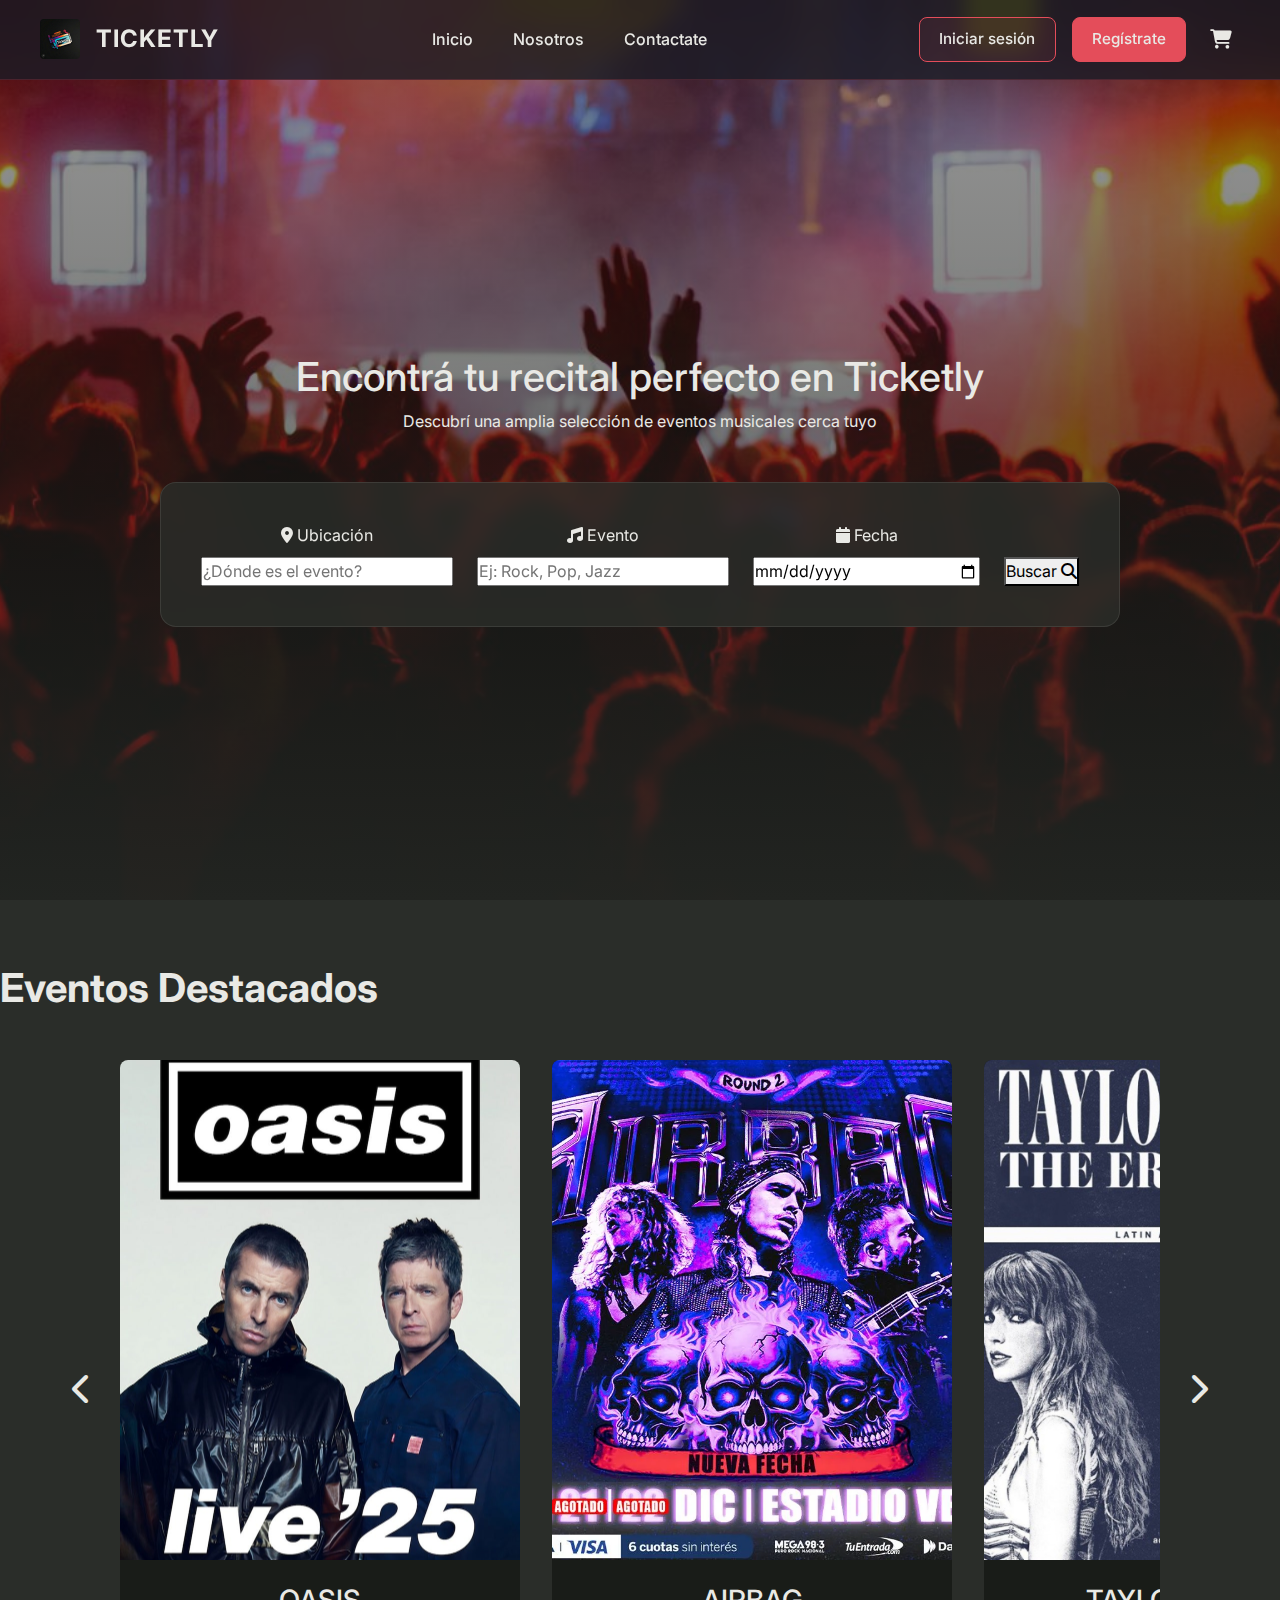
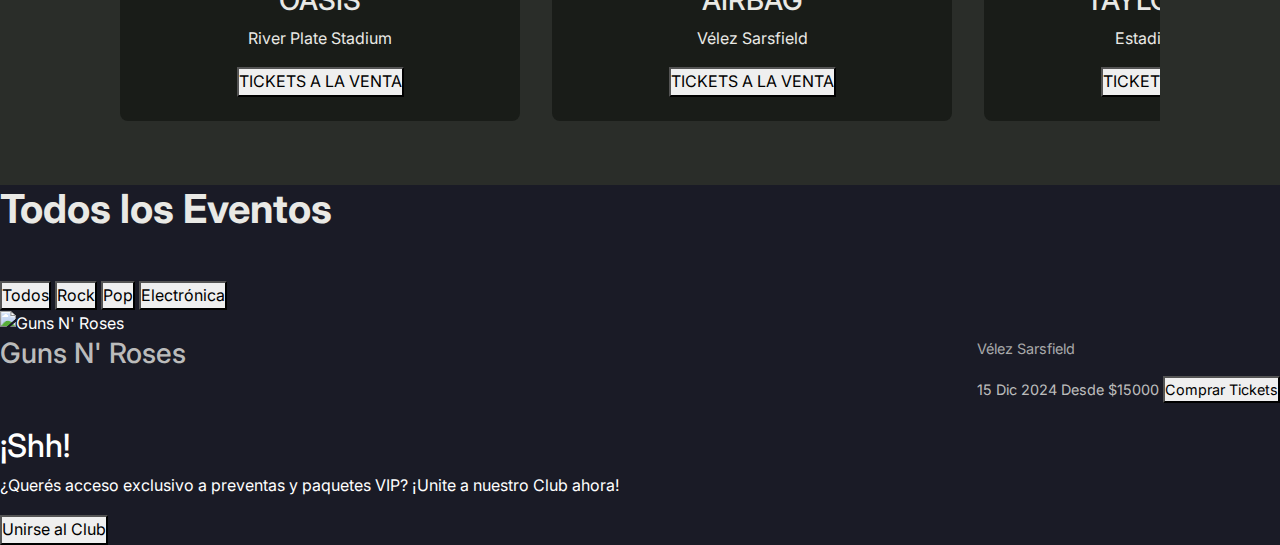
==== pages/index.html @ efc36cf1 "Merge branch 'main' of https://github.com/Santiago-Goldstein/Ticketly" ====
<!DOCTYPE html>
<html lang="es">
<head>
    <meta charset="UTF-8">
    <meta name="viewport" content="width=device-width, initial-scale=1.0">
    <link href="https://fonts.googleapis.com/css2?family=Inter:wght@400;500;600;700&display=swap" rel="stylesheet">
    <link rel="stylesheet" href="https://cdnjs.cloudflare.com/ajax/libs/font-awesome/6.1.2/css/all.min.css">
    <link href="https://cdn.jsdelivr.net/npm/bootstrap@5.2.2/dist/css/bootstrap.min.css" rel="stylesheet">
    <link rel="stylesheet" href="/css/headerStyles.css">
    <link rel="stylesheet" href="/css/styles.css">
    <title>Ticketly - Conseguí tus entradas</title>
</head>
<body>
    <header class="mainHeader">
        <div class="nav-content">
            <div class="logo">
                <img src="../multimedia/logo.jpeg" alt="Logo Ticketly">
                <p>TICKETLY</p>
            </div>
            <nav class="navbar">
                <ul class="navbar-links">
                    <li><a href="index.html">Inicio</a></li>
                    <li><a href="nosotros.html">Nosotros</a></li>
                    <ll><a href="contacto.html">Contactate</a></ll>
                </ul>
            </nav>
            <div class="nav-buttons">
                <button class="btn-secondary" onclick="window.location.href='login.html'">Iniciar sesión</button>
                <button class="btn-primary" onclick="window.location.href='register.html'">Regístrate</button>
                <button class="cart-btn" data-bs-toggle="modal" data-bs-target="#cartModal">
                    <i class="fas fa-shopping-cart"></i>
                </button>
            </div>
        </div>
    </header>

    <main>
        <section class="hero">
            <div class="hero-content">
                <h1>Encontrá tu recital perfecto en Ticketly</h1>
                <p>Descubrí una amplia selección de eventos musicales cerca tuyo</p>
                
                <div class="search-container glass-effect">
                    <div class="search-grid">
                        <div class="search-item">
                            <label><i class="fas fa-map-marker-alt"></i> Ubicación</label>
                            <input type="text" id="locationFilter" placeholder="¿Dónde es el evento?" class="search-input">
                        </div>
                        <div class="search-item">
                            <label><i class="fas fa-music"></i> Evento</label>
                            <input type="text" id="eventFilter" placeholder="Ej: Rock, Pop, Jazz" class="search-input">
                        </div>
                        <div class="search-item">
                            <label><i class="fas fa-calendar"></i> Fecha</label>
                            <input type="date" id="dateFilter" class="search-input">
                        </div>
                        <button class="search-button">
                            Buscar <i class="fas fa-search"></i>
                        </button>
                    </div>
                </div>
            </div>
        </section>
        <section class="featured-events">
            <h2 class="section-title">Eventos Destacados</h2>
            <div class="featured-grid">
                <div class="container">
                    <div class="shows-carousel">
                        <button class="carousel-btn prev">
                            <i class="fas fa-chevron-left"></i>
                        </button>
                        
                        <div class="carousel-container">
                            <div class="carousel-track">
                                <div class="show-card">
                                    <img src="../multimedia/events/oasis.png" alt="OASIS">
                                    <div class="show-info">
                                        <h3>OASIS</h3>
                                        <p>River Plate Stadium</p>
                                        <button class="ticket-btn">TICKETS A LA VENTA</button>
                                    </div>
                                </div>
                                
                                <div class="show-card">
                                    <img src="../multimedia/events/airbag.png" alt="AIRBAG">
                                    <div class="show-info">
                                        <h3>AIRBAG</h3>
                                        <p>Vélez Sarsfield</p>
                                        <button class="ticket-btn">TICKETS A LA VENTA</button>
                                    </div>
                                </div>
                                
                                <div class="show-card">
                                    <img src="../multimedia/events/taylor.png" alt="TAYLOR">
                                    <div class="show-info">
                                        <h3>TAYLOR SWIFT</h3>
                                        <p>Estadio River Plate</p>
                                        <button class="ticket-btn">TICKETS A LA VENTA</button>
                                    </div>
                                </div>
                                <div class="show-card">
                                    <img src="../multimedia/events/21pilots.png" alt="21">
                                    <div class="show-info">
                                        <h3>TWEENTY ONE PILOTS</h3>
                                        <p>Movistar Arena</p>
                                        <button class="ticket-btn">TICKETS A LA VENTA</button>
                                    </div>
                                </div>
                                <div class="show-card">
                                    <img src="../multimedia/events/maria.png" alt="maria">
                                    <div class="show-info">
                                        <h3>MARÍA BECERRA</h3>
                                        <p>Estadio River Plate</p>
                                        <button class="ticket-btn">TICKETS A LA VENTA</button>
                                    </div>
                                </div>
                                <div class="show-card">
                                    <img src="../multimedia/events/natypeluso.png" alt="maria">
                                    <div class="show-info">
                                        <h3>NATY PELUSO</h3>
                                        <p>MOVISTAR ARENA</p>
                                        <button class="ticket-btn">TICKETS A LA VENTA</button>
                                    </div>
                                </div>
                                <div class="show-card">
                                    <img src="../multimedia/events/duki.png" alt="duki">
                                    <div class="show-info">
                                        <h3>DUKI</h3>
                                        <p>VELEZ SARFIELD</p>
                                        <button class="ticket-btn">TICKETS A LA VENTA</button>
                                    </div>
                                </div>
                            </div>
                        </div>
                        
                        <button class="carousel-btn next">
                            <i class="fas fa-chevron-right"></i>
                        </button>
                    </div>
        </section>

        <!-- Después del carrusel -->
<section class="all-events">
    <h2 class="section-title">Todos los Eventos</h2>
    <div class="filter-buttons">
        <button class="filter-btn active">Todos</button>
        <button class="filter-btn">Rock</button>
        <button class="filter-btn">Pop</button>
        <button class="filter-btn">Electrónica</button>
    </div>
    
    <div class="events-grid">
        <div class="event-card glass-effect">
            <div class="event-content">
                <img src="../multimedia/events/gnr.jpg" alt="Guns N' Roses" class="event-image">
                <div class="event-info">
                    <h3>Guns N' Roses</h3>
                    <div class="event-details">
                        <div class="venue">Vélez Sarsfield</div>
                        <div class="meta-info">
                            <span class="date">15 Dic 2024</span>
                            <span class="price">Desde $15000</span>
                            <button class="ticket-btn">Comprar Tickets</button>
                        </div>
                    </div>
                </div>
            </div>
        </div>
    </div>
</section>

<section class="join-club">
    <div class="club-content">
        <h2>¡Shh!</h2>
        <p>¿Querés acceso exclusivo a preventas y paquetes VIP? ¡Unite a nuestro Club ahora!</p>
        <button class="club-btn">Unirse al Club</button>
    </div>
</section>
</body>
</main>

    <!-- Mantén tu footer actual -->

    <!-- Scripts -->
    <script src="https://cdn.jsdelivr.net/npm/bootstrap@5.2.2/dist/js/bootstrap.bundle.min.js"></script>
    <script src="/js/scripts.js"></script>
</body>
</html>
---- css/headerStyles.css ----
/* Reset específico del header */
.mainHeader * {
    margin: 0;
    padding: 0;
    box-sizing: border-box;
}

/* Header principal */
.mainHeader {
    position: fixed;
    width: 100%;
    top: 0;
    z-index: 1000;
    background: rgba(42, 45, 41, 0.95);
    backdrop-filter: blur(10px);
    padding: 1rem 2rem;
    border-bottom: 1px solid rgba(228, 77, 90, 0.2);
}

/* Contenedor de navegación */
.nav-content {
    max-width: 1200px;
    margin: 0 auto;
    display: flex;
    align-items: center;
    justify-content: space-between;
    gap: 2rem;
}

/* Logo */
.logo {
    display: flex;
    align-items: center;
    gap: 1rem;
}

.logo img {
    height: 40px;
    width: auto;
    border-radius: 4px;
}

.logo p {
    color: #e9e9e5;
    font-size: 1.5rem;
    font-weight: 700;
    margin: 0;
    text-transform: uppercase;
    letter-spacing: 1px;
}

/* Navegación */
.navbar {
    flex-grow: 1;
    display: flex;
    justify-content: center;
}

.navbar-links {
    display: flex;
    gap: 2.5rem;
    list-style: none;
    margin: 0;
    padding: 0;
}

.navbar-links a {
    color: #e9e9e5;
    text-decoration: none;
    font-size: 1rem;
    font-weight: 500;
    transition: all 0.3s ease;
    position: relative;
    padding: 0.5rem 0;
}

.navbar-links a::after {
    content: '';
    position: absolute;
    bottom: 0;
    left: 0;
    width: 0;
    height: 2px;
    background: #e44d5a;
    transition: width 0.3s ease;
}

.navbar-links a:hover {
    color: #e44d5a;
}

.navbar-links a:hover::after {
    width: 100%;
}

/* Botones del header */
.nav-buttons {
    display: flex;
    align-items: center;
    gap: 1rem;
}

.nav-buttons .btn-secondary,
.nav-buttons .btn-primary {
    padding: 0.6rem 1.2rem;
    color: #e9e9e5;
    background: rgba(228, 77, 90, 0.1);
    border: 1px solid #e44d5a;
    border-radius: 8px;
    font-size: 0.95rem;
    font-weight: 500;
    cursor: pointer;
    transition: all 0.3s ease;
    text-decoration: none;
}

.nav-buttons .btn-primary {
    background: #e44d5a;
}

.nav-buttons .btn-secondary:hover,
.nav-buttons .btn-primary:hover {
    transform: translateY(-2px);
}

.nav-buttons .btn-secondary:hover {
    background: rgba(228, 77, 90, 0.2);
}

.nav-buttons .btn-primary:hover {
    background: #ca3f4a;
}

.cart-btn {
    background: none;
    border: none;
    color: #e9e9e5;
    font-size: 1.2rem;
    cursor: pointer;
    transition: all 0.3s ease;
    padding: 0.5rem;
}

.cart-btn:hover {
    color: #e44d5a;
    transform: translateY(-2px);
}

/* Menú hamburguesa */
.hamburger-menu {
    display: none;
}

/* Media queries */
@media (max-width: 768px) {
    .navbar-links,
    .nav-buttons {
        display: none;
    }

    .hamburger-menu {
        display: block;
    }

    .menu__btn {
        width: 24px;
        height: 24px;
        position: relative;
        cursor: pointer;
    }

    .menu__btn span {
        display: block;
        width: 100%;
        height: 2px;
        background: #e9e9e5;
        position: absolute;
        top: 50%;
        transform: translateY(-50%);
        transition: all 0.3s ease;
    }

    .menu__btn span::before,
    .menu__btn span::after {
        content: '';
        position: absolute;
        width: 100%;
        height: 2px;
        background: #e9e9e5;
        transition: all 0.3s ease;
    }

    .menu__btn span::before {
        top: -8px;
    }

    .menu__btn span::after {
        bottom: -8px;
    }

    .menu__box {
        position: fixed;
        top: 0;
        right: -100%;
        width: 300px;
        height: 100%;
        background: rgba(42, 45, 41, 0.98);
        backdrop-filter: blur(10px);
        padding: 80px 30px;
        transition: right 0.3s ease;
    }

    .menu__box.active {
        right: 0;
    }

    .menu__box a {
        display: block;
        padding: 12px 0;
        color: #e9e9e5;
        text-decoration: none;
        font-size: 1rem;
        font-weight: 500;
        transition: all 0.3s ease;
    }

    .menu__box a:hover {
        color: #e44d5a;
        padding-left: 10px;
    }
}
---- css/styles.css ----
/* Variables globales y reset */
:root {
  --primary-color: #1a1b26;
  --secondary-color: #fff;
  --accent-color: #7928ca;
  --accent-gradient: linear-gradient(135deg, #7928ca, #ff0080);
  --glass-bg: rgba(255, 255, 255, 0.05);
  --glass-border: rgba(255, 255, 255, 0.1);
  --transition-fast: 0.3s cubic-bezier(0.4, 0, 0.2, 1);
  --box-shadow: 0 8px 32px 0 rgba(31, 38, 135, 0.37);
  
  /* Espaciado */
  --spacing-xs: 0.25rem;
  --spacing-sm: 0.5rem;
  --spacing-md: 1rem;
  --spacing-lg: 2rem;
}

/* Reset y estilos base */
* {
  margin: 0;
  padding: 0;
  box-sizing: border-box;
}

body {
  background-color: var(--primary-color);
  color: var(--secondary-color);
  font-family: 'Inter', sans-serif;
  line-height: 1.6;
}

/* Componentes reutilizables */
.btn {
  padding: var(--spacing-sm) var(--spacing-md);
  border-radius: 8px;
  border: none;
  cursor: pointer;
  transition: var(--transition-fast);
}

.btn-primary {
  background: var(--accent-gradient);
  color: var(--secondary-color);
}

.btn-secondary {
  background: var(--glass-bg);
  border: 1px solid var(--glass-border);
  color: var(--secondary-color);
}

.card {
  background: var(--glass-bg);
  backdrop-filter: blur(10px);
  border: 1px solid var(--glass-border);
  border-radius: 16px;
  padding: var(--spacing-md);
}

/* Header y navegación */
.mainHeader {
  position: fixed;
  width: 100%;
  top: 0;
  z-index: 1000;
  background: rgba(26, 27, 38, 0.8);
  backdrop-filter: blur(10px);
}

/* Formularios */
.form-group {
  margin-bottom: var(--spacing-md);
}

.form-control {
  width: 100%;
  padding: var(--spacing-sm);
  background: var(--glass-bg);
  border: 1px solid var(--glass-border);
  border-radius: 8px;
  color: var(--secondary-color);
  transition: var(--transition-fast);
}

/* Footer */
.main-footer {
  background: var(--glass-bg);
  padding: var(--spacing-lg) 0;
  margin-top: var(--spacing-lg);
}

/* Utilidades */
.container {
  max-width: 1200px;
  margin: 0 auto;
  padding: 0 var(--spacing-md);
}

/* Animaciones */
@keyframes fadeIn {
  from { opacity: 0; transform: translateY(20px); }
  to { opacity: 1; transform: translateY(0); }
}

/* Media Queries */
@media (max-width: 768px) {
  /* Estilos móviles */
}

/* Solo los estilos para la sección de eventos destacados */
.featured-events {
  background: #2a2d29;
  padding: 4rem 0;
}

.shows-carousel {
  position: relative;
  width: 100%;
  padding: 0 4rem;
}

.carousel-container {
  overflow: hidden;
  margin: 0 auto;
}

.carousel-track {
  display: flex;
  gap: 2rem;
  transition: transform 0.3s ease;
}

.show-card {
  flex: 0 0 auto;
  width: 400px;
  background: #191c18;
  border-radius: 8px;
  overflow: hidden;
}

.show-card img {
  width: 100%;
  height: 500px;
  object-fit: cover;
}

.show-info {
  padding: 1.5rem;
  text-align: center;
  color: #e9e9e5;
}

.carousel-btn {
  position: absolute;
  top: 50%;
  transform: translateY(-50%);
  background: transparent;
  border: none;
  color: #e9e9e5;
  font-size: 2rem;
  cursor: pointer;
  z-index: 2;
}

.carousel-btn.prev { left: 1rem; }
.carousel-btn.next { right: 1rem; }

.section-title {
  color: #e9e9e5;
  font-size: 2.5rem;
  font-weight: 700;
  margin-bottom: 3rem;
  position: relative;
  display: inline-block;
}

.section-title::after {
  content: '';
  position: center;
  bottom: -10px;
  left: 50%;
  transform: translateX(-50%);
  width: 60px;
  height: 3px;
  background: #e44d5a;
  border-radius: 2px;
}

.card-image {
    position: relative;
    height: 200px;
    overflow: hidden;
}

.card-image img {
    width: 100%;
    height: 100%;
    object-fit: cover;
    transition: transform 0.3s ease;
}

.featured-card:hover .card-image img {
    transform: scale(1.1);
}

.card-tag {
    position: absolute;
    top: 1rem;
    right: 1rem;
    background: #e44d5a;
    color: #e9e9e5;
    padding: 0.5rem 1rem;
    border-radius: 20px;
    font-size: 0.8rem;
    font-weight: 500;
}

.card-content {
    padding: 1.5rem;
}

.card-content h3 {
    color: #e9e9e5;
    font-size: 1.5rem;
    margin-bottom: 0.5rem;
}

.venue {
    color: rgba(233, 233, 229, 0.7);
    font-size: 0.9rem;
    margin-bottom: 1rem;
}

.event-info {
    display: flex;
    justify-content: space-between;
    margin-bottom: 1.5rem;
    color: rgba(233, 233, 229, 0.8);
    font-size: 0.9rem;
}

.event-info i {
    color: #e44d5a;
    margin-right: 0.5rem;
}

.card-button {
    width: 100%;
    padding: 0.8rem;
    background: #e44d5a;
    border: none;
    border-radius: 8px;
    color: #e9e9e5;
    font-weight: 500;
    cursor: pointer;
    transition: background 0.3s ease;
}

.card-button:hover {
    background: #ca3f4a;
}

/* Responsive */
@media (max-width: 992px) {
    .featured-grid {
        grid-template-columns: repeat(2, 1fr);
    }
}

@media (max-width: 768px) {
    .featured-grid {
        grid-template-columns: 1fr;
    }
}

/* Restaurar los estilos del hero */
.hero {
    position: relative;
    height: 100vh;
    background-image: linear-gradient(
        rgba(0, 0, 0, 0.4),
        rgba(42, 45, 41, 0.8)
    ),
    url('../multimedia/image.png');
    background-size: cover;
    background-position: center;
    background-attachment: fixed;
    display: flex;
    align-items: center;
    justify-content: center;
    text-align: center;
    color: #e9e9e5;
    padding-top: 80px;
}

.hero-content {
    position: relative;
    z-index: 2;
    max-width: 1000px;
    padding: 0 20px;
}

/* Restaurar los estilos del buscador */
.search-container {
    background: rgba(42, 45, 41, 0.8);
    backdrop-filter: blur(10px);
    border-radius: 16px;
    padding: 2.5rem;
    margin-top: 3rem;
    border: 1px solid rgba(233, 233, 229, 0.1);
}

.search-grid {
    display: grid;
    grid-template-columns: repeat(3, 1fr) auto;
    gap: 1.5rem;
    align-items: end;
}

.search-item {
    display: flex;
    flex-direction: column;
    gap: 0.5rem;
}

/* Mantener todos los demás estilos del buscador */
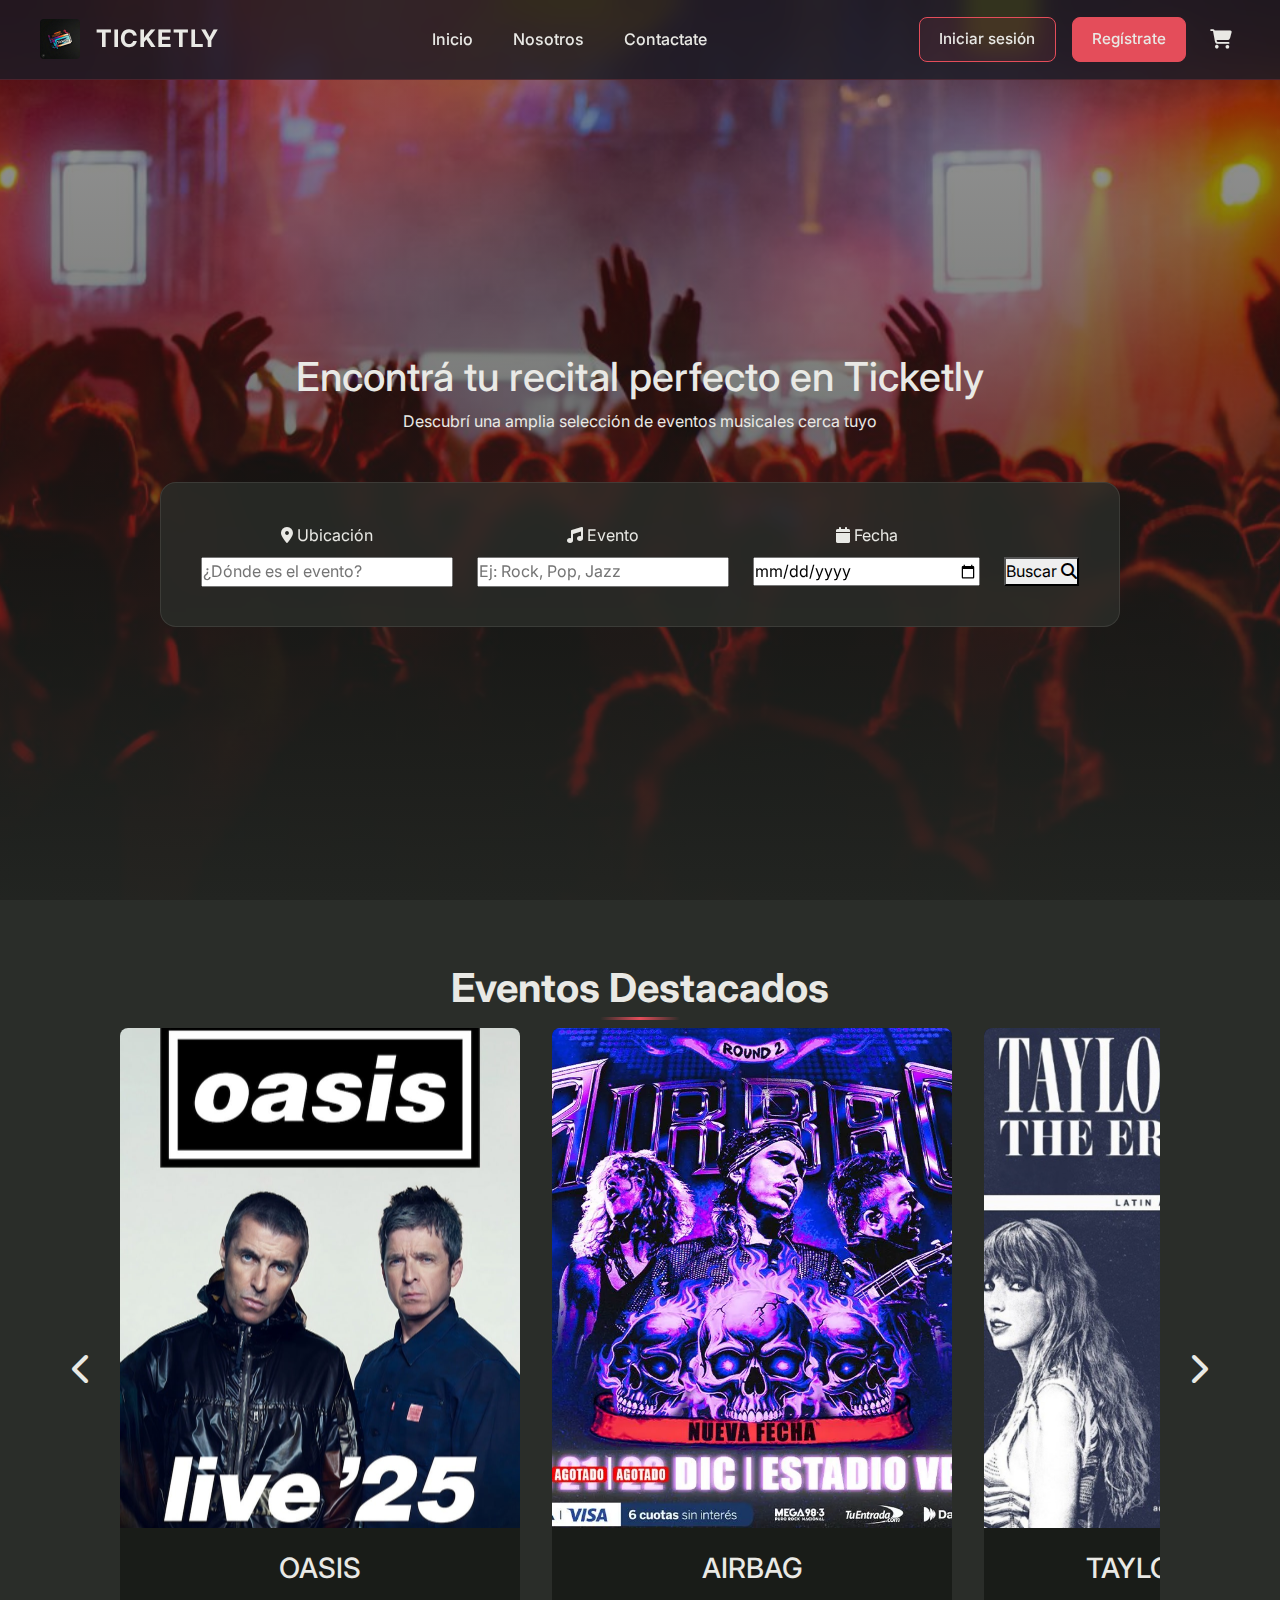
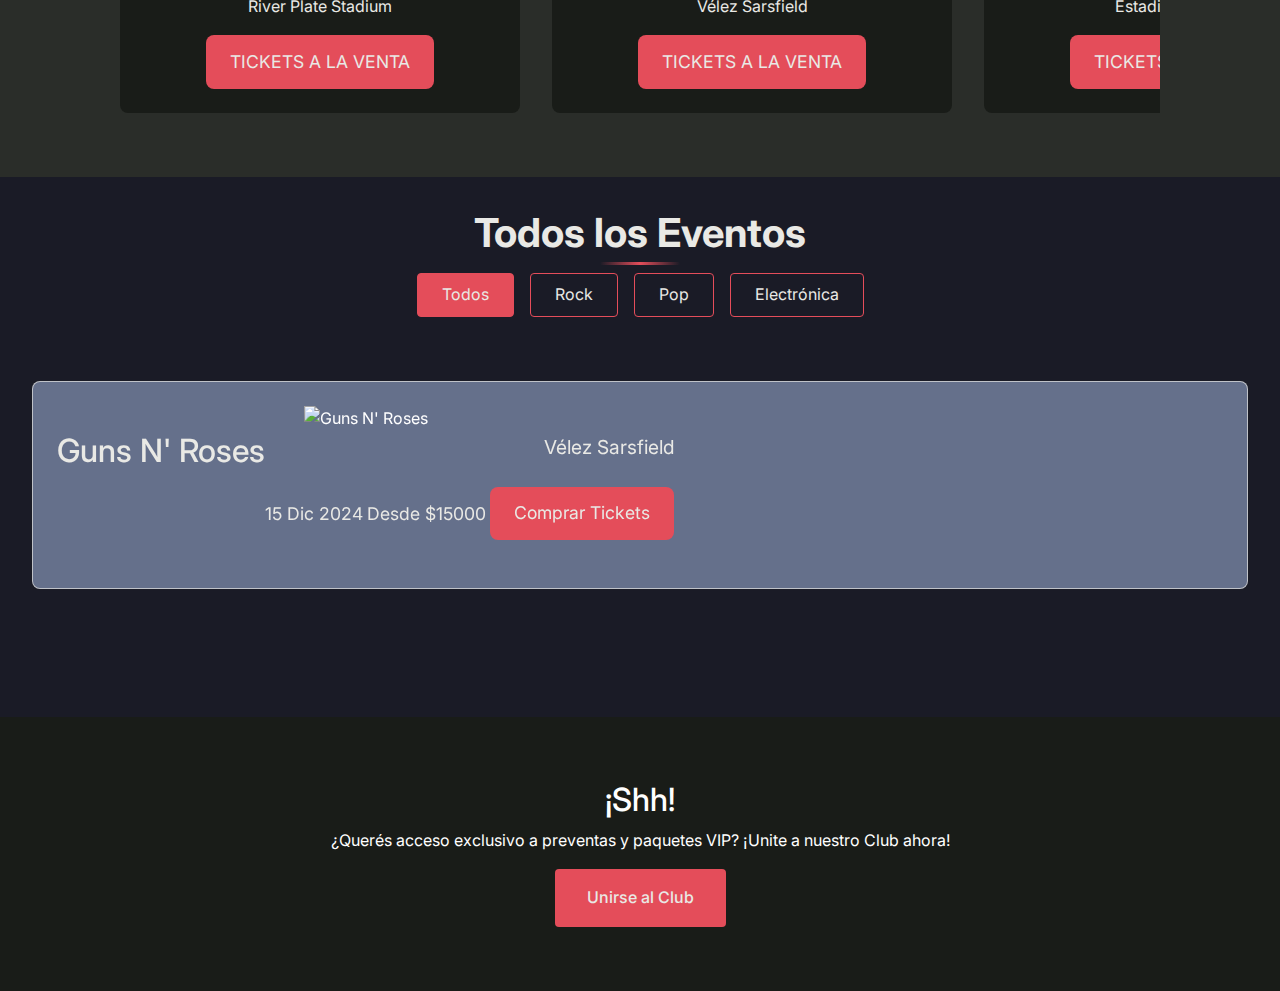
==== commit dd78aeb4: "boton vip" ====
--- a/pages/index.html
+++ b/pages/index.html
@@ -6,6 +6,8 @@
     <link href="https://fonts.googleapis.com/css2?family=Inter:wght@400;500;600;700&display=swap" rel="stylesheet">
     <link rel="stylesheet" href="https://cdnjs.cloudflare.com/ajax/libs/font-awesome/6.1.2/css/all.min.css">
     <link href="https://cdn.jsdelivr.net/npm/bootstrap@5.2.2/dist/css/bootstrap.min.css" rel="stylesheet">
+    <link href="https://cdn.jsdelivr.net/npm/sweetalert2@11/dist/sweetalert2.min.css" rel="stylesheet">
+    <script src="https://cdn.jsdelivr.net/npm/sweetalert2@11"></script>
     <link rel="stylesheet" href="/css/headerStyles.css">
     <link rel="stylesheet" href="/css/styles.css">
     <title>Ticketly - Conseguí tus entradas</title>
@@ -184,5 +186,6 @@
     <!-- Scripts -->
     <script src="https://cdn.jsdelivr.net/npm/bootstrap@5.2.2/dist/js/bootstrap.bundle.min.js"></script>
     <script src="/js/scripts.js"></script>
+    <script src="/js/club_vip.js"></script>
 </body>
 </html> --- a/css/styles.css
+++ b/css/styles.css
@@ -166,24 +166,29 @@
 .carousel-btn.prev { left: 1rem; }
 .carousel-btn.next { right: 1rem; }
 
+.all-events {
+  text-align: center;
+  padding: 2rem 0;
+}
+
 .section-title {
   color: #e9e9e5;
   font-size: 2.5rem;
   font-weight: 700;
-  margin-bottom: 3rem;
   position: relative;
-  display: inline-block;
+  padding-bottom: 0.5rem;
+  text-align: center;
 }
 
 .section-title::after {
   content: '';
-  position: center;
-  bottom: -10px;
+  position: absolute;
+  bottom: 0;
   left: 50%;
   transform: translateX(-50%);
-  width: 60px;
+  width: 80px;
   height: 3px;
-  background: #e44d5a;
+  background: linear-gradient(90deg, transparent, #e44d5a, transparent);
   border-radius: 2px;
 }
 
@@ -324,4 +329,178 @@
     gap: 0.5rem;
 }
 
-/* Mantener todos los demás estilos del buscador */+
+/* Estilos para los filtros */
+.filter-buttons {
+  display: flex;
+  gap: 1rem;
+  margin-bottom: 2rem;
+  justify-content: center;
+}
+
+.filter-btn {
+  padding: 0.5rem 1.5rem;
+  border: 1px solid #e44d5a;
+  background: transparent;
+  color: #e9e9e5;
+  border-radius: 4px;
+  cursor: pointer;
+  transition: all 0.3s ease;
+}
+
+.filter-btn.active,
+.filter-btn:hover {
+  background: #e44d5a;
+}
+
+/* Grids */
+.events-grid,
+.categories-grid,
+.venues-grid {
+  display: grid;
+  grid-template-columns: repeat(auto-fit, minmax(280px, 1fr));
+  gap: 2rem;
+  padding: 2rem;
+}
+
+/* Cards */
+.event-card,
+.category-card,
+.venue-card {
+  background: rgba(255, 255, 255, 0.05);
+  border-radius: 8px;
+  padding: 1.5rem;
+  transition: transform 0.3s ease;
+}
+
+.event-card {
+  background: rgba(134, 148, 183, 0.7);
+  backdrop-filter: blur(10px);
+  border: 1px solid rgba(233, 233, 229, 0.681);
+  border-radius: 8px;
+  padding: 1.5rem;
+  display: flex;
+  align-items: center;
+  justify-content: space-between;
+  transition: all 0.3s ease;
+}
+.event-left img {
+  width: 200px;
+  height: 200px;
+  object-fit: cover;
+  border-radius: 4px;
+}
+
+.event-info h3 {
+  color: #e9e9e5;
+  font-size: 2rem;
+  margin: 0;
+  font-weight: 500;
+}
+
+.event-details {
+  display: flex;
+  flex-direction: column;
+  align-items: flex-end;
+  gap: 0.5rem;
+}
+
+.venue {
+  color: #e9e9e5;
+  font-size: 1.2rem;
+}
+
+.event-meta {
+  display: flex;
+  align-items: center;
+  gap: 2rem;
+}
+
+.date, .price {
+  color: #e9e9e5;
+  font-size: 1.1rem;
+}
+
+.ticket-btn {
+  background: #e44d5a;
+  color: #e9e9e5;
+  border: none;
+  padding: 0.8rem 1.5rem;
+  border-radius: 8px;
+  cursor: pointer;
+  font-size: 1.1rem;
+  transition: background 0.3s ease;
+}
+
+.ticket-btn:hover {
+  background: #ca3f4a;
+}
+
+.event-card:hover,
+.category-card:hover,
+.venue-card:hover {
+  transform: translateY(-5px);
+}
+
+/* Join Club section */
+.join-club {
+  background: #191c18;
+  padding: 4rem 2rem;
+  text-align: center;
+  margin-top: 4rem;
+}
+
+.club-btn {
+  background: #e44d5a;
+  color: #e9e9e5;
+  border: none;
+  padding: 1rem 2rem;
+  border-radius: 4px;
+  cursor: pointer;
+  font-weight: 500;
+  transition: background 0.3s ease;
+}
+
+.club-btn:hover {
+  background: #ca3f4a;
+}
+
+
+/* Styles Logout */
+
+#logoutBtn {
+  background-color: #ff4d4d; /* Rojo suave */
+  color: white;
+  border: none;
+  padding: 10px 20px;
+  border-radius: 5px;
+  cursor: pointer;
+  font-size: 16px;
+  font-weight: bold;
+  transition: background-color 0.3s ease, transform 0.1s ease;
+}
+
+#logoutBtn:hover {
+  background-color: #e63946; /* Rojo más intenso al pasar el cursor */
+  transform: scale(1.05); /* Ligero aumento de tamaño */
+}
+
+#logoutBtn:active {
+  background-color: #cc3333; /* Rojo más oscuro al hacer clic */
+  transform: scale(0.95); /* Efecto de presión */
+}
+
+/* Styles del boton Club Vip */
+
+/* Personaliza el estilo del título */
+.swal-title-custom {
+  font-size: 24px;
+  color: #5d67b9;
+  font-weight: bold;
+}
+
+/* Personaliza la ventana emergente */
+.swal-popup-custom {
+  border-radius: 10px;
+  padding: 20px;
+}
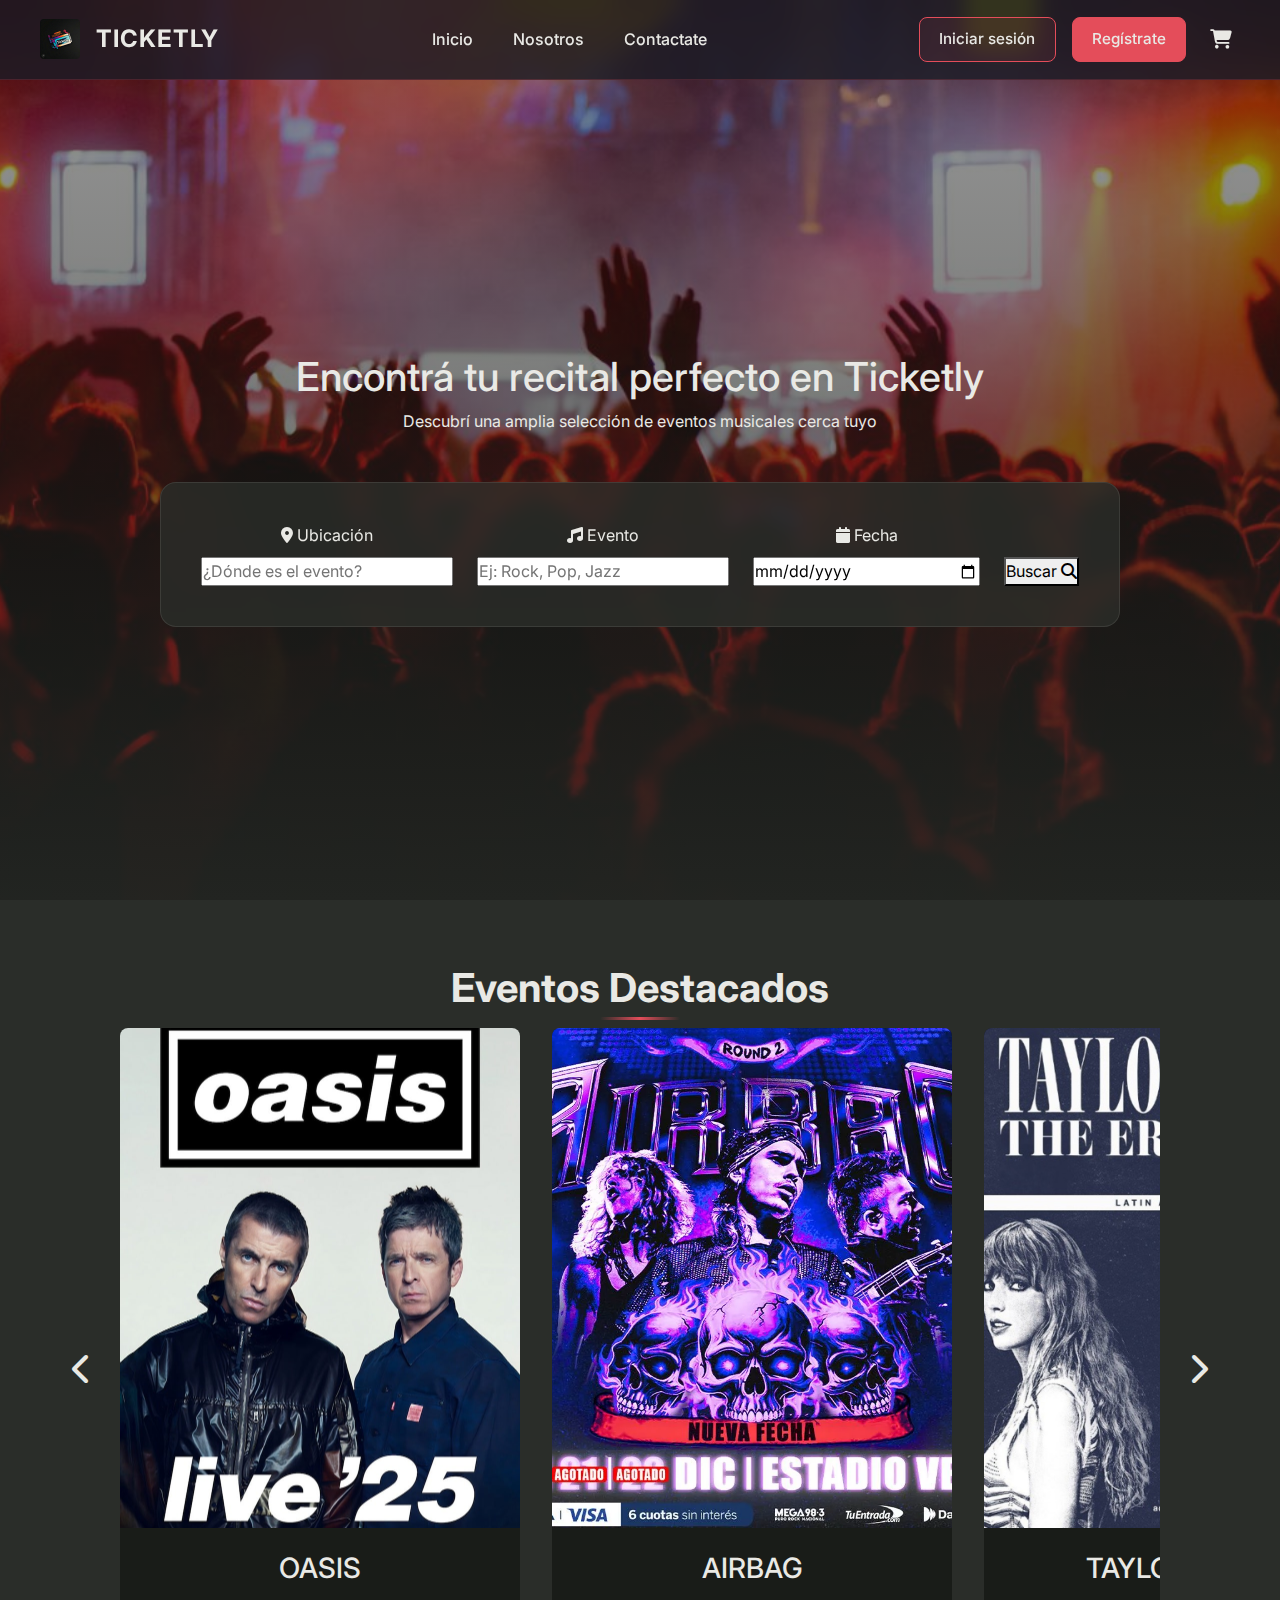
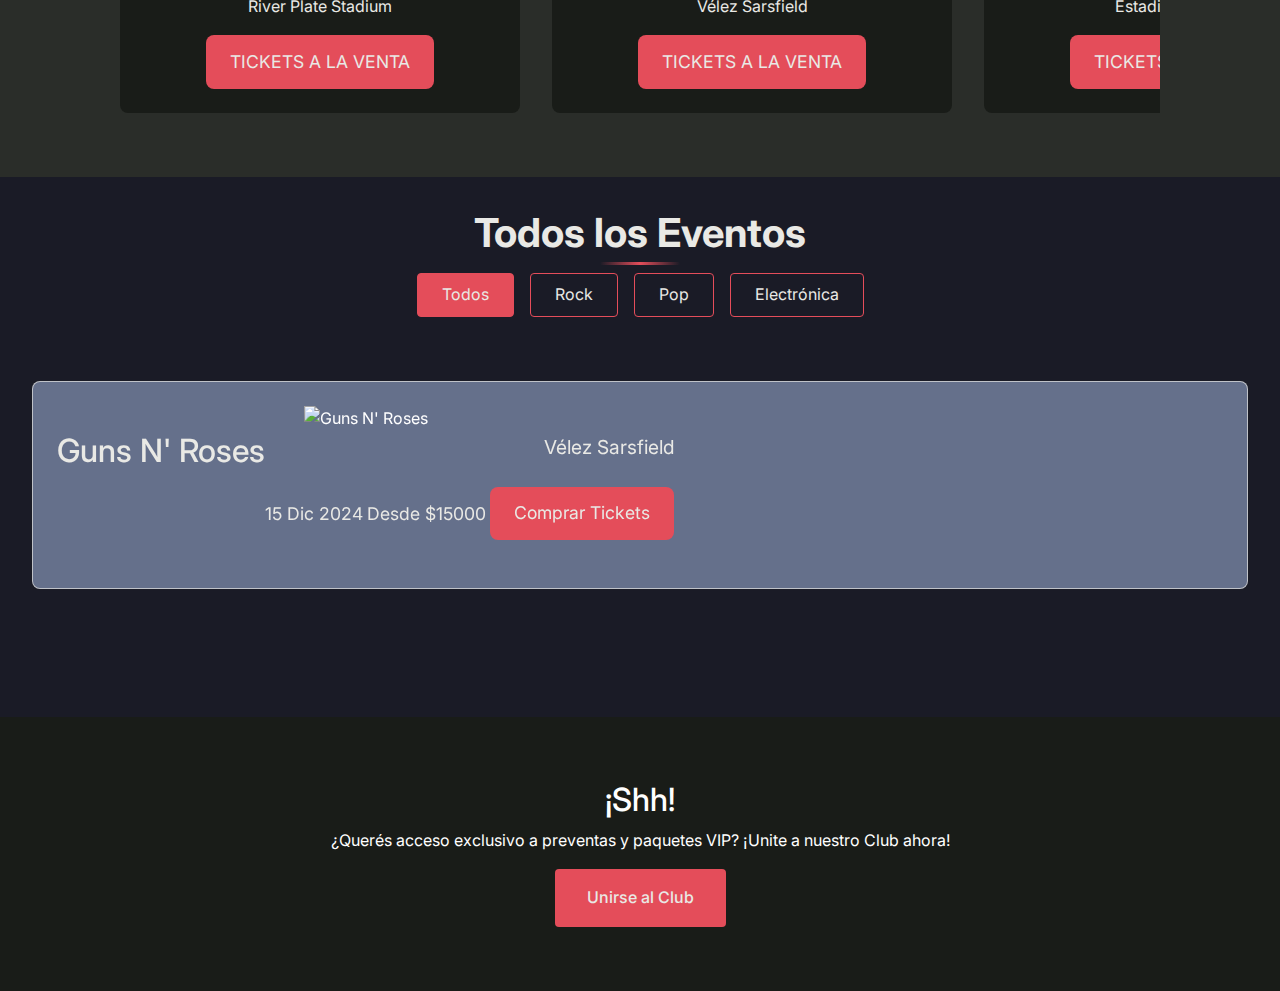
==== commit 988fe42b: "agrego pagina mis conciertos" ====
--- a/pages/index.html
+++ b/pages/index.html
@@ -139,6 +139,8 @@
                             <i class="fas fa-chevron-right"></i>
                         </button>
                     </div>
+                </div>
+            </div>
         </section>
 
         <!-- Después del carrusel -->
@@ -178,14 +180,12 @@
         <button class="club-btn">Unirse al Club</button>
     </div>
 </section>
+    </main>
+
 </body>
-</main>
 
-    <!-- Mantén tu footer actual -->
-
-    <!-- Scripts -->
     <script src="https://cdn.jsdelivr.net/npm/bootstrap@5.2.2/dist/js/bootstrap.bundle.min.js"></script>
     <script src="/js/scripts.js"></script>
     <script src="/js/club_vip.js"></script>
 </body>
-</html> +</html>--- a/css/styles.css
+++ b/css/styles.css
@@ -504,3 +504,8 @@
   border-radius: 10px;
   padding: 20px;
 }
+
+
+.myTickets {
+    margin-top: 100px; /* Ajusta el valor según sea necesario */
+}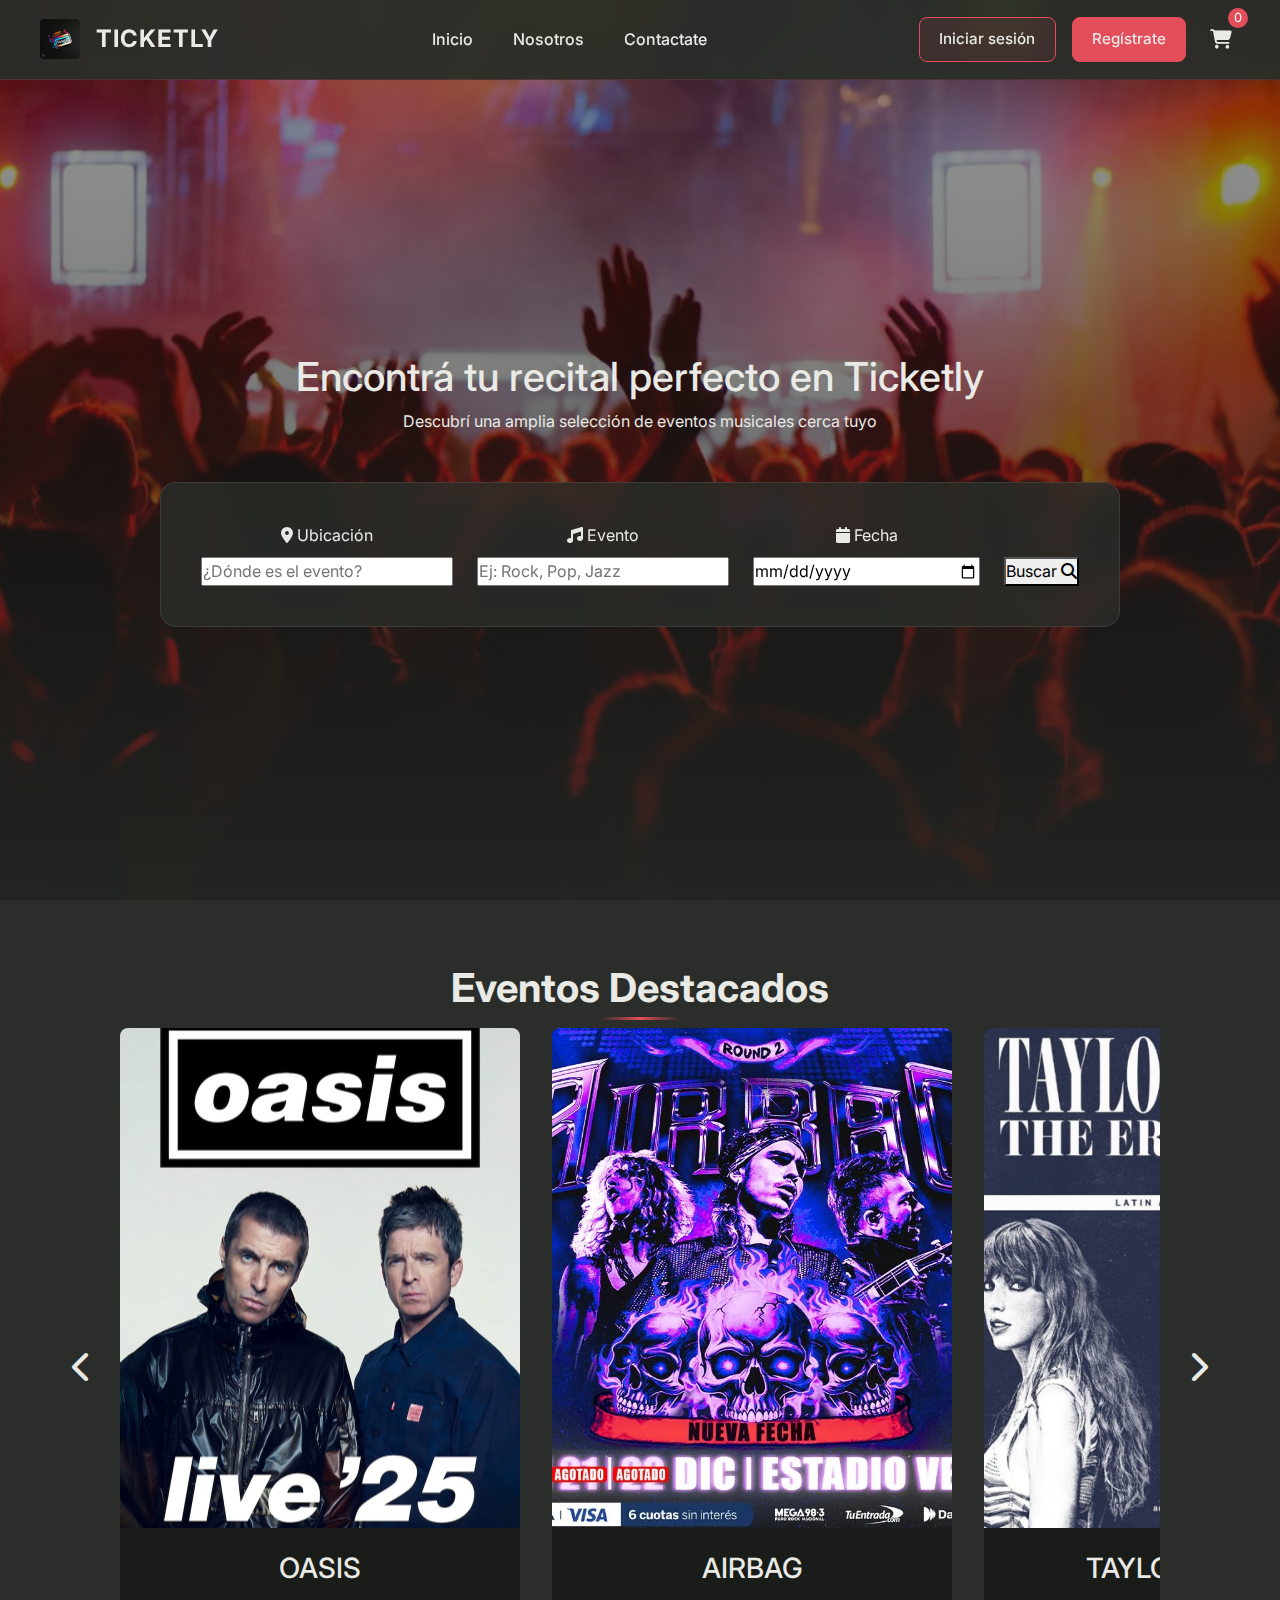
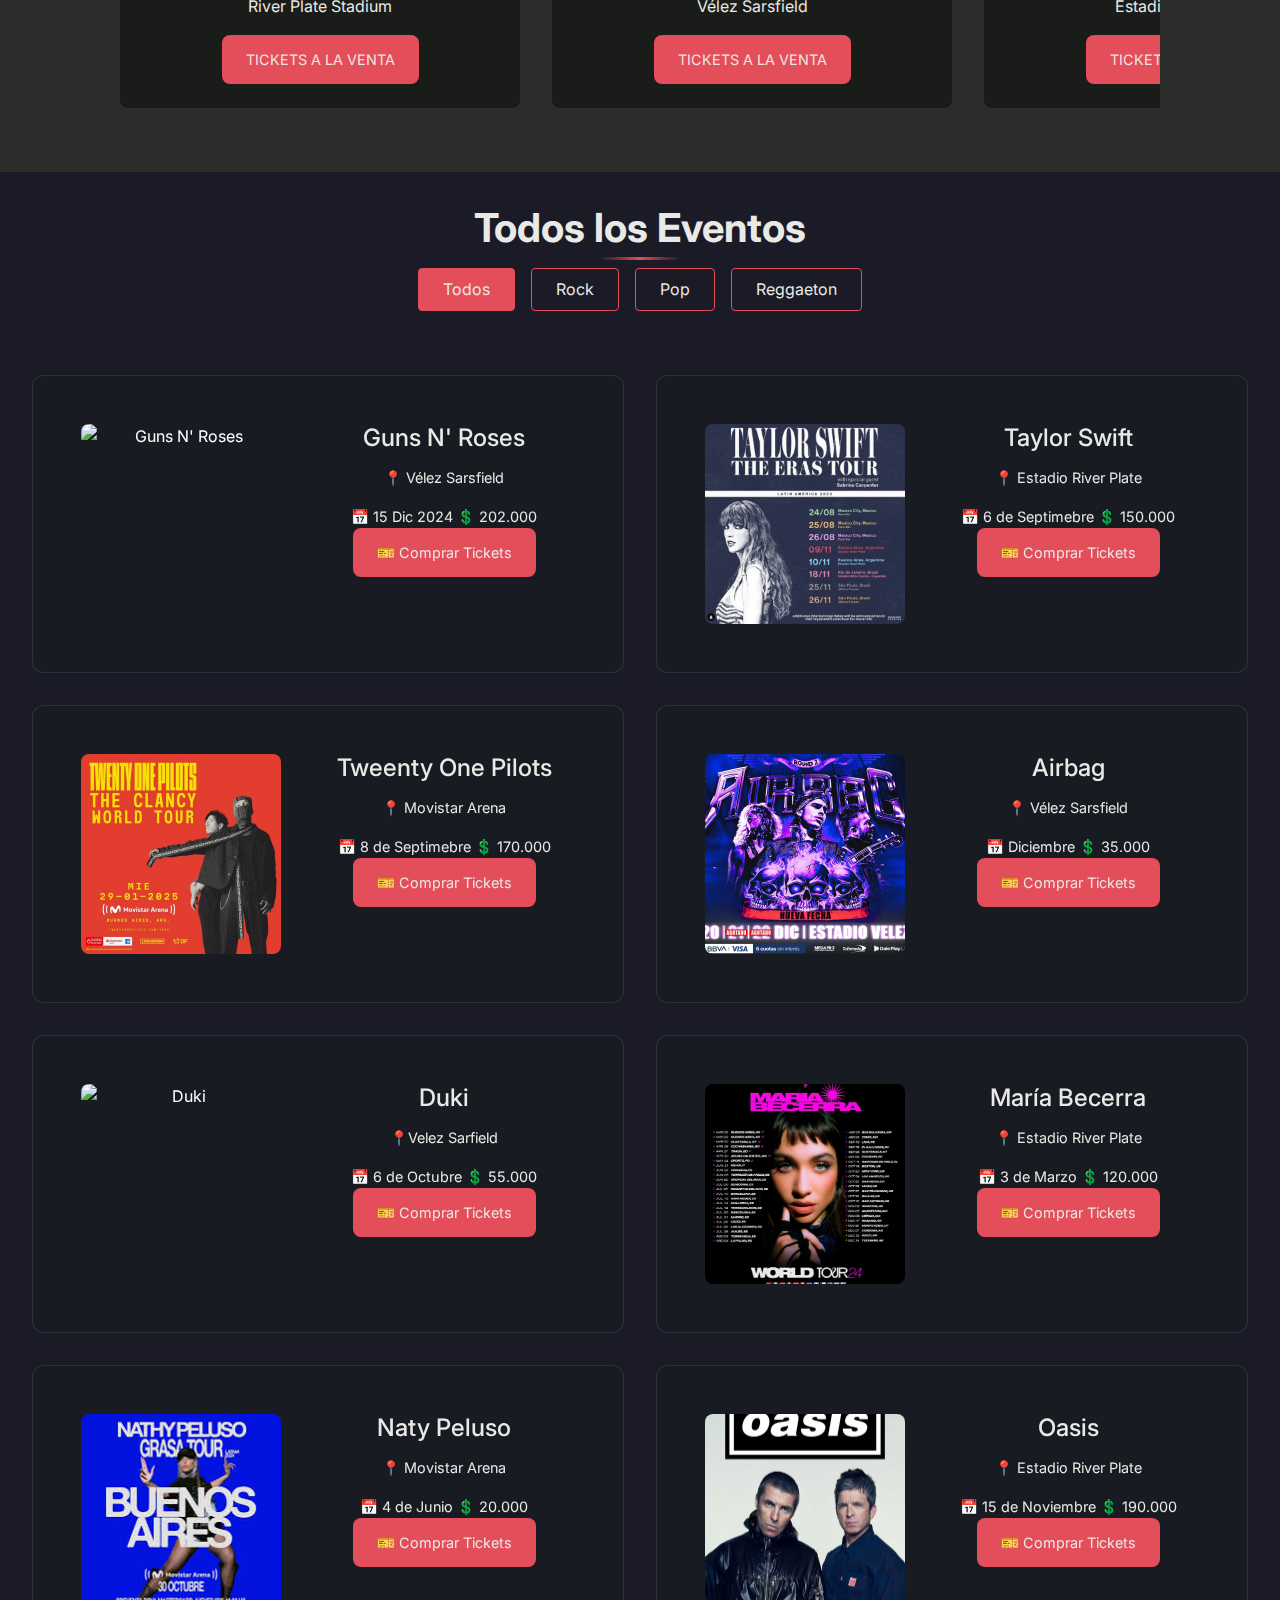
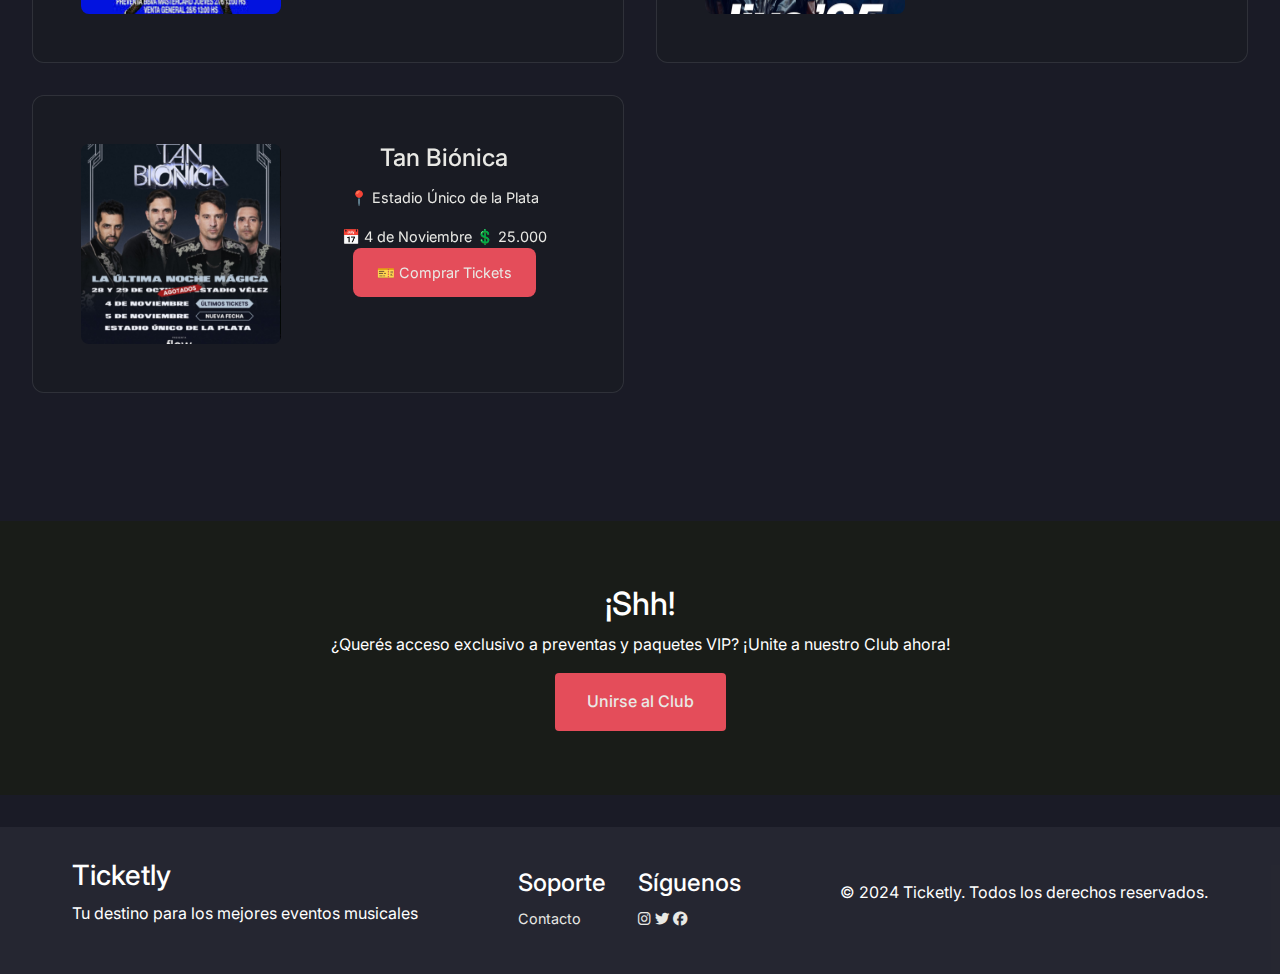
==== commit 4ee7cab8: "bonito bonito" ====
--- a/pages/index.html
+++ b/pages/index.html
@@ -1,5 +1,6 @@
 <!DOCTYPE html>
 <html lang="es">
+
 <head>
     <meta charset="UTF-8">
     <meta name="viewport" content="width=device-width, initial-scale=1.0">
@@ -8,10 +9,11 @@
     <link href="https://cdn.jsdelivr.net/npm/bootstrap@5.2.2/dist/css/bootstrap.min.css" rel="stylesheet">
     <link href="https://cdn.jsdelivr.net/npm/sweetalert2@11/dist/sweetalert2.min.css" rel="stylesheet">
     <script src="https://cdn.jsdelivr.net/npm/sweetalert2@11"></script>
+    <link rel="stylesheet" href="/css/styles.css">
     <link rel="stylesheet" href="/css/headerStyles.css">
-    <link rel="stylesheet" href="/css/styles.css">
     <title>Ticketly - Conseguí tus entradas</title>
 </head>
+
 <body>
     <header class="mainHeader">
         <div class="nav-content">
@@ -29,8 +31,9 @@
             <div class="nav-buttons">
                 <button class="btn-secondary" onclick="window.location.href='login.html'">Iniciar sesión</button>
                 <button class="btn-primary" onclick="window.location.href='register.html'">Regístrate</button>
-                <button class="cart-btn" data-bs-toggle="modal" data-bs-target="#cartModal">
+                <button class="cart-btn" onclick="showCart()">
                     <i class="fas fa-shopping-cart"></i>
+                    <span class="cart-count">0</span>
                 </button>
             </div>
         </div>
@@ -41,12 +44,13 @@
             <div class="hero-content">
                 <h1>Encontrá tu recital perfecto en Ticketly</h1>
                 <p>Descubrí una amplia selección de eventos musicales cerca tuyo</p>
-                
+
                 <div class="search-container glass-effect">
                     <div class="search-grid">
                         <div class="search-item">
                             <label><i class="fas fa-map-marker-alt"></i> Ubicación</label>
-                            <input type="text" id="locationFilter" placeholder="¿Dónde es el evento?" class="search-input">
+                            <input type="text" id="locationFilter" placeholder="¿Dónde es el evento?"
+                                class="search-input">
                         </div>
                         <div class="search-item">
                             <label><i class="fas fa-music"></i> Evento</label>
@@ -71,7 +75,7 @@
                         <button class="carousel-btn prev">
                             <i class="fas fa-chevron-left"></i>
                         </button>
-                        
+
                         <div class="carousel-container">
                             <div class="carousel-track">
                                 <div class="show-card">
@@ -82,7 +86,7 @@
                                         <button class="ticket-btn">TICKETS A LA VENTA</button>
                                     </div>
                                 </div>
-                                
+
                                 <div class="show-card">
                                     <img src="../multimedia/events/airbag.png" alt="AIRBAG">
                                     <div class="show-info">
@@ -91,7 +95,7 @@
                                         <button class="ticket-btn">TICKETS A LA VENTA</button>
                                     </div>
                                 </div>
-                                
+
                                 <div class="show-card">
                                     <img src="../multimedia/events/taylor.png" alt="TAYLOR">
                                     <div class="show-info">
@@ -134,7 +138,7 @@
                                 </div>
                             </div>
                         </div>
-                        
+
                         <button class="carousel-btn next">
                             <i class="fas fa-chevron-right"></i>
                         </button>
@@ -144,48 +148,200 @@
         </section>
 
         <!-- Después del carrusel -->
-<section class="all-events">
-    <h2 class="section-title">Todos los Eventos</h2>
-    <div class="filter-buttons">
-        <button class="filter-btn active">Todos</button>
-        <button class="filter-btn">Rock</button>
-        <button class="filter-btn">Pop</button>
-        <button class="filter-btn">Electrónica</button>
-    </div>
-    
-    <div class="events-grid">
-        <div class="event-card glass-effect">
-            <div class="event-content">
-                <img src="../multimedia/events/gnr.jpg" alt="Guns N' Roses" class="event-image">
-                <div class="event-info">
-                    <h3>Guns N' Roses</h3>
-                    <div class="event-details">
-                        <div class="venue">Vélez Sarsfield</div>
-                        <div class="meta-info">
-                            <span class="date">15 Dic 2024</span>
-                            <span class="price">Desde $15000</span>
-                            <button class="ticket-btn">Comprar Tickets</button>
-                        </div>
-                    </div>
-                </div>
-            </div>
-        </div>
-    </div>
-</section>
-
-<section class="join-club">
-    <div class="club-content">
-        <h2>¡Shh!</h2>
-        <p>¿Querés acceso exclusivo a preventas y paquetes VIP? ¡Unite a nuestro Club ahora!</p>
-        <button class="club-btn">Unirse al Club</button>
-    </div>
-</section>
+        <section class="all-events">
+            <h2 class="section-title">Todos los Eventos</h2>
+            <div class="filter-buttons">
+                <button class="filter-btn active" data-filter="all">Todos</button>
+                <button class="filter-btn" data-filter="rock">Rock</button>
+                <button class="filter-btn" data-filter="pop">Pop</button>
+                <button class="filter-btn" data-filter="trap">Reggaeton</button>
+            </div>
+
+            <div class="events-grid">
+                <div class="event-card glass-effect" data-category="rock" data-event-id="1" data-price="15000">
+                    <div class="event-content">
+                        <img src="../multimedia/events/gnr.png" alt="Guns N' Roses" class="event-image">
+                        <div class="event-info">
+                            <h3>Guns N' Roses</h3>
+                            <div class="event-details">
+                                <div class="venue">📍 Vélez Sarsfield</div>
+                                <div class="meta-info">
+                                    <span class="date">📅 15 Dic 2024</span>
+                                    <span class="price" data-price="202000">💲 202.000</span>
+                                    <button class="ticket-btn">🎫 Comprar Tickets</button>
+                                </div>
+                            </div>
+                        </div>
+                    </div>
+                </div>
+                <div class="event-card glass-effect" data-category="pop">
+                    <div class="event-content">
+                        <img src="../multimedia/events/taylor.png" alt="Taylor Swift" class="event-image">
+                        <div class="event-info">
+                            <h3>Taylor Swift</h3>
+                            <div class="event-details">
+                                <div class="venue">📍 Estadio River Plate</div>
+                                <div class="meta-info">
+                                    <span class="date">📅 6 de Septimebre</span>
+                                    <span class="price" data-price="150000">💲 150.000</span>
+                                    <button class="ticket-btn">🎫 Comprar Tickets</button>
+                                </div>
+                            </div>
+                        </div>
+                    </div>
+                </div>
+                <div class="event-card glass-effect" data-category="pop">
+                    <div class="event-content">
+                        <img src="../multimedia/events/21pilots.png" alt="21 Pilots" class="event-image">
+                        <div class="event-info">
+                            <h3>Tweenty One Pilots</h3>
+                            <div class="event-details">
+                                <div class="venue">📍 Movistar Arena</div>
+                                <div class="meta-info">
+                                    <span class="date">📅 8 de Septimebre</span>
+                                    <span class="price" data-price="170000">💲 170.000</span>
+                                    <button class="ticket-btn">🎫 Comprar Tickets</button>
+                                </div>
+                            </div>
+                        </div>
+                    </div>
+                </div>
+                <div class="event-card glass-effect" data-category="rock">
+                    <div class="event-content">
+                        <img src="../multimedia/events/airbag.png" alt="Airbag" class="event-image">
+                        <div class="event-info">
+                            <h3>Airbag</h3>
+                            <div class="event-details">
+                                <div class="venue">📍 Vélez Sarsfield</div>
+                                <div class="meta-info">
+                                    <span class="date">📅 Diciembre</span>
+                                    <span class="price" data-price="35000">💲 35.000</span>
+                                    <button class="ticket-btn">🎫 Comprar Tickets</button>
+                                </div>
+                            </div>
+                        </div>
+                    </div>
+                </div>
+                <div class="event-card glass-effect" data-category="trap">
+                    <div class="event-content">
+                        <img src="../multimedia/events/duki.png" alt="Duki" class="event-image">
+                        <div class="event-info">
+                            <h3>Duki</h3>
+                            <div class="event-details">
+                                <div class="venue">📍Velez Sarfield</div>
+                                <div class="meta-info">
+                                    <span class="date">📅 6 de Octubre</span>
+                                    <span class="price" data-price="55000">💲 55.000</span>
+                                    <button class="ticket-btn">🎫 Comprar Tickets</button>
+                                </div>
+                            </div>
+                        </div>
+                    </div>
+                </div>
+                <div class="event-card glass-effect" data-category="trap">
+                    <div class="event-content">
+                        <img src="../multimedia/events/maria.png" alt="María Becerra" class="event-image">
+                        <div class="event-info">
+                            <h3>María Becerra</h3>
+                            <div class="event-details">
+                                <div class="venue">📍 Estadio River Plate</div>
+                                <div class="meta-info">
+                                    <span class="date">📅 3 de Marzo</span>
+                                    <span class="price" data-price="120000">💲 120.000</span>
+                                    <button class="ticket-btn">🎫 Comprar Tickets</button>
+                                </div>
+                            </div>
+                        </div>
+                    </div>
+                </div>
+                <div class="event-card glass-effect" data-category="trap">
+                    <div class="event-content">
+                        <img src="../multimedia/events/natypeluso.png" alt="natypeluso" class="event-image">
+                        <div class="event-info">
+                            <h3>Naty Peluso</h3>
+                            <div class="event-details">
+                                <div class="venue">📍 Movistar Arena</div>
+                                <div class="meta-info">
+                                    <span class="date">📅 4 de Junio</span>
+                                    <span class="price" data-price=20000">💲 20.000</span>
+                                    <button class="ticket-btn">🎫 Comprar Tickets</button>
+                                </div>
+                            </div>
+                        </div>
+                    </div>
+                </div>
+                <div class="event-card glass-effect" data-category="rock">
+                    <div class="event-content">
+                        <img src="../multimedia/events/oasis.png" alt="oasis" class="event-image">
+                        <div class="event-info">
+                            <h3>Oasis</h3>
+                            <div class="event-details">
+                                <div class="venue">📍 Estadio River Plate</div>
+                                <div class="meta-info">
+                                    <span class="date">📅 15 de Noviembre</span>
+                                    <span class="price" data-price="190000">💲 190.000</span>
+                                    <button class="ticket-btn">🎫 Comprar Tickets</button>
+                                </div>
+                            </div>
+                        </div>
+                    </div>
+                </div>
+                <div class="event-card glass-effect" data-category="rock">
+                    <div class="event-content">
+                        <img src="../multimedia/events/tb.png" alt="tanbionica" class="event-image">
+                        <div class="event-info">
+                            <h3>Tan Biónica</h3>
+                            <div class="event-details">
+                                <div class="venue">📍 Estadio Único de la Plata</div>
+                                <div class="meta-info">
+                                    <span class="date">📅 4 de Noviembre</span>
+                                    <span class="price" data-price="25000">💲 25.000</span>
+                                    <button class="ticket-btn">🎫 Comprar Tickets</button>
+                                </div>
+                            </div>
+                        </div>
+                    </div>
+                </div>
+            </div>
+        </section>
+
+        <section class="join-club">
+            <div class="club-content">
+                <h2>¡Shh!</h2>
+                <p>¿Querés acceso exclusivo a preventas y paquetes VIP? ¡Unite a nuestro Club ahora!</p>
+                <button class="club-btn">Unirse al Club</button>
+            </div>
+        </section>
     </main>
-
-</body>
 
     <script src="https://cdn.jsdelivr.net/npm/bootstrap@5.2.2/dist/js/bootstrap.bundle.min.js"></script>
     <script src="/js/scripts.js"></script>
     <script src="/js/club_vip.js"></script>
 </body>
+<footer class="main-footer">
+    <div class="footer-content">
+        <div class="footer-brand">
+            <h3>Ticketly</h3>
+            <p>Tu destino para los mejores eventos musicales</p>
+        </div>
+        <div class="footer-links">
+            <div class="footer-section">
+                <h4>Soporte</h4>
+                <a href="/pages/contacto.html">Contacto</a>
+            </div>
+            <div class="footer-section">
+                <h4>Síguenos</h4>
+                <div class="social-links">
+                    <a href="#"><i class="fab fa-instagram"></i></a>
+                    <a href="#"><i class="fab fa-twitter"></i></a>
+                    <a href="#"><i class="fab fa-facebook"></i></a>
+                </div>
+            </div>
+        </div>
+        <div class="footer-bottom">
+            <p>&copy; 2024 Ticketly. Todos los derechos reservados.</p>
+        </div>
+    </div>
+</footer>
+
 </html>--- a/css/styles.css
+++ b/css/styles.css
@@ -374,66 +374,57 @@
 }
 
 .event-card {
-  background: rgba(134, 148, 183, 0.7);
+  background: rgba(25, 28, 35, 0.8);
   backdrop-filter: blur(10px);
-  border: 1px solid rgba(233, 233, 229, 0.681);
-  border-radius: 8px;
+  border-radius: 12px;
+  border: 1px solid rgba(255, 255, 255, 0.1);
+}
+
+.event-content {
+  display: flex;
+  flex-direction: row;
+  align-items: flex-start;
   padding: 1.5rem;
-  display: flex;
-  align-items: center;
-  justify-content: space-between;
-  transition: all 0.3s ease;
-}
-.event-left img {
+  gap: 2rem;
+}
+
+.event-image {
   width: 200px;
   height: 200px;
   object-fit: cover;
-  border-radius: 4px;
-}
-
-.event-info h3 {
-  color: #e9e9e5;
-  font-size: 2rem;
-  margin: 0;
-  font-weight: 500;
-}
-
-.event-details {
+  border-radius: 8px;
+  flex-shrink: 0;
+}
+
+.event-info {
+  flex: 1;
   display: flex;
   flex-direction: column;
-  align-items: flex-end;
   gap: 0.5rem;
-}
-
-.venue {
-  color: #e9e9e5;
+  justify-content: flex-start;
+}
+
+.event-info h3 {
   font-size: 1.2rem;
-}
-
-.event-meta {
-  display: flex;
-  align-items: center;
-  gap: 2rem;
-}
-
-.date, .price {
-  color: #e9e9e5;
-  font-size: 1.1rem;
+  color: #e9e9e5;
+  margin: 0;
+}
+
+.venue, .date, .price {
+  font-size: 0.9rem;
+  color: #e9e9e5;
 }
 
 .ticket-btn {
   background: #e44d5a;
   color: #e9e9e5;
   border: none;
-  padding: 0.8rem 1.5rem;
-  border-radius: 8px;
+  padding: 0.5rem 1rem;
+  border-radius: 4px;
   cursor: pointer;
-  font-size: 1.1rem;
-  transition: background 0.3s ease;
-}
-
-.ticket-btn:hover {
-  background: #ca3f4a;
+  font-size: 0.9rem;
+  margin-top: auto;
+  transition: all 0.3s ease;
 }
 
 .event-card:hover,
@@ -465,6 +456,28 @@
   background: #ca3f4a;
 }
 
+@media (max-width: 768px) {
+    .event-card {
+        width: 90%;
+    }
+}
+
+@media (max-width: 1200px) {
+    .events-grid {
+        grid-template-columns: 1fr;
+    }
+}
+
+@media (max-width: 768px) {
+    .events-grid {
+        grid-template-columns: repeat(2, 1fr);
+    }
+}
+
+@media (max-width: 480px) {
+    .events-grid {
+        grid-template-columns: 1fr;
+    }
 
 /* Styles Logout */
 
@@ -508,4 +521,331 @@
 
 .myTickets {
     margin-top: 100px; /* Ajusta el valor según sea necesario */
+}
+}
+
+.footer {
+  background: rgba(25, 28, 35, 0.95);
+  backdrop-filter: blur(10px);
+  padding: 1.5rem 0;
+  position: fixed;
+  bottom: 0;
+  width: 100%;
+  border-top: 1px solid rgba(233, 233, 229, 0.1);
+}
+
+.footer-content {
+  max-width: 1200px;
+  margin: 0 auto;
+  display: flex;
+  justify-content: space-between;
+  align-items: center;
+  padding: 0 2rem;
+}
+
+.footer-links {
+  display: flex;
+  gap: 2rem;
+}
+
+.footer-links a {
+  color: #e9e9e5;
+  text-decoration: none;
+  font-size: 0.9rem;
+  transition: color 0.3s ease;
+}
+
+.footer-links a:hover {
+  color: #e44d5a;
+}
+
+.footer-text {
+  color: #e9e9e5;
+  font-size: 0.9rem;
+  opacity: 0.8;
+}
+
+.footer-bottom {
+  padding: 1rem 0;
+  text-align: center;
+}
+
+.footer-bottom-content {
+  max-width: 1200px;
+  margin: 0 auto;
+  display: flex;
+  justify-content: space-between;
+  align-items: center;
+  padding: 0 2rem;
+}
+
+.footer-bottom-text {
+  color: #e9e9e5;
+  font-size: 0.85rem;
+  opacity: 0.7;
+}
+
+.footer-bottom-links {
+  display: flex;
+  gap: 1.5rem;
+}
+
+.footer-bottom-links a {
+  color: #e9e9e5;
+  text-decoration: none;
+  font-size: 0.85rem;
+  transition: color 0.3s ease;
+  opacity: 0.7;
+}
+
+.footer-bottom-links a:hover {
+  color: #e44d5a;
+  opacity: 1;
+}
+
+/* Para dispositivos móviles */
+@media (max-width: 768px) {
+  .footer-bottom-content {
+      flex-direction: column;
+      gap: 1rem;
+  }
+
+  .footer-bottom-links {
+      flex-wrap: wrap;
+      justify-content: center;
+  }
+}
+
+.ticket-selector {
+    padding: 1rem;
+    text-align: center;
+}
+
+.quantity-selector {
+    display: flex;
+    justify-content: center;
+    align-items: center;
+    gap: 1rem;
+    margin: 1rem 0;
+}
+
+.quantity-selector button {
+    min-width: 40px;
+    height: 40px;
+    padding: 0;
+    display: flex;
+    align-items: center;
+    justify-content: center;
+}
+
+#ticketQuantity {
+    width: 60px;
+    text-align: center;
+    padding: 0.5rem;
+    border: 1px solid #ddd;
+    border-radius: 4px;
+}
+
+.subtitle {
+    font-size: 0.8rem;
+    color: #666;
+    margin-top: 0.5rem;
+}
+
+/* Personalización del SweetAlert */
+.swal2-popup {
+    background: rgba(25, 28, 35, 0.95) !important;
+    color: #e9e9e5 !important;
+}
+
+.swal2-title {
+    color: #e9e9e5 !important;
+}
+
+.swal2-html-container {
+    color: #e9e9e5 !important;
+}
+
+.swal2-confirm {
+    background: #e44d5a !important;
+}
+
+.swal2-cancel {
+    background: #4e546b !important;
+}
+
+/* Grid y Cards */
+.events-grid {
+    width: 100%;
+    max-width: 1400px;
+    margin: 0 auto;
+    display: flex;
+    flex-wrap: wrap;
+    gap: 2rem;
+    padding: 2rem;
+    justify-content: flex-start;
+}
+
+.event-card {
+    width: calc(50% - 1rem);
+    min-width: 500px;
+    background: rgba(25, 28, 35, 0.8);
+    backdrop-filter: blur(10px);
+    border-radius: 12px;
+    border: 1px solid rgba(255, 255, 255, 0.1);
+}
+
+.event-content {
+    display: flex;
+    align-items: flex-start;
+    padding: 1.5rem;
+    gap: 2rem;
+}
+
+.event-image {
+    width: 200px;
+    height: 200px;
+    object-fit: cover;
+    border-radius: 8px;
+    flex-shrink: 0;
+}
+
+.event-info {
+    flex: 1;
+    display: flex;
+    flex-direction: column;
+    gap: 0.8rem;
+}
+
+.event-info h3 {
+    font-size: 1.5rem;
+    color: #e9e9e5;
+    margin: 0;
+}
+
+.venue, .date, .price {
+    color: #e9e9e5;
+    font-size: 0.9rem;
+}
+
+.ticket-btn {
+    background: #e44d5a;
+    color: #e9e9e5;
+    border: none;
+    padding: 0.8rem 1.5rem;
+    border-radius: 8px;
+    cursor: pointer;
+    font-size: 0.9rem;
+    transition: background 0.3s ease;
+    width: fit-content;
+}
+
+.ticket-btn:hover {
+    background: #ca3f4a;
+}
+
+/* Estilos del SweetAlert */
+.swal2-popup {
+    background: rgba(25, 28, 35, 0.95) !important;
+    color: #e9e9e5 !important;
+}
+
+.swal2-title {
+    color: #e9e9e5 !important;
+}
+
+.swal2-html-container {
+    color: #e9e9e5 !important;
+}
+
+.swal2-confirm {
+    background: #e44d5a !important;
+}
+
+.swal2-cancel {
+    background: #4e546b !important;
+}
+
+/* Selector de tickets en SweetAlert */
+.ticket-selector {
+    padding: 1rem;
+    text-align: center;
+}
+
+.quantity-selector {
+    display: flex;
+    justify-content: center;
+    align-items: center;
+    gap: 1rem;
+    margin: 1rem 0;
+}
+
+.quantity-selector button {
+    min-width: 40px;
+    height: 40px;
+    padding: 0;
+    display: flex;
+    align-items: center;
+    justify-content: center;
+}
+
+#ticketQuantity {
+    width: 60px;
+    text-align: center;
+    padding: 0.5rem;
+    border: 1px solid #ddd;
+    border-radius: 4px;
+}
+
+.subtitle {
+    font-size: 0.8rem;
+    color: #666;
+    margin-top: 0.5rem;
+}
+
+@media (max-width: 1200px) {
+    .event-card {
+        width: 100%;
+    }
+}
+
+.cart-btn {
+    position: relative;
+    background: none;
+    border: none;
+    color: #e9e9e5;
+    font-size: 1.2rem;
+    cursor: pointer;
+    padding: 0.5rem;
+}
+
+.cart-count {
+    position: absolute;
+    top: -8px;
+    right: -8px;
+    background: #e44d5a;
+    color: white;
+    border-radius: 50%;
+    padding: 0.2rem 0.5rem;
+    font-size: 0.8rem;
+    min-width: 20px;
+    text-align: center;
+}
+
+.cart-items {
+    margin-bottom: 1rem;
+}
+
+.cart-item {
+    display: flex;
+    justify-content: space-between;
+    align-items: center;
+    padding: 0.5rem;
+    border-bottom: 1px solid rgba(255, 255, 255, 0.1);
+}
+
+.cart-total {
+    font-weight: bold;
+    text-align: right;
+    margin-top: 1rem;
 }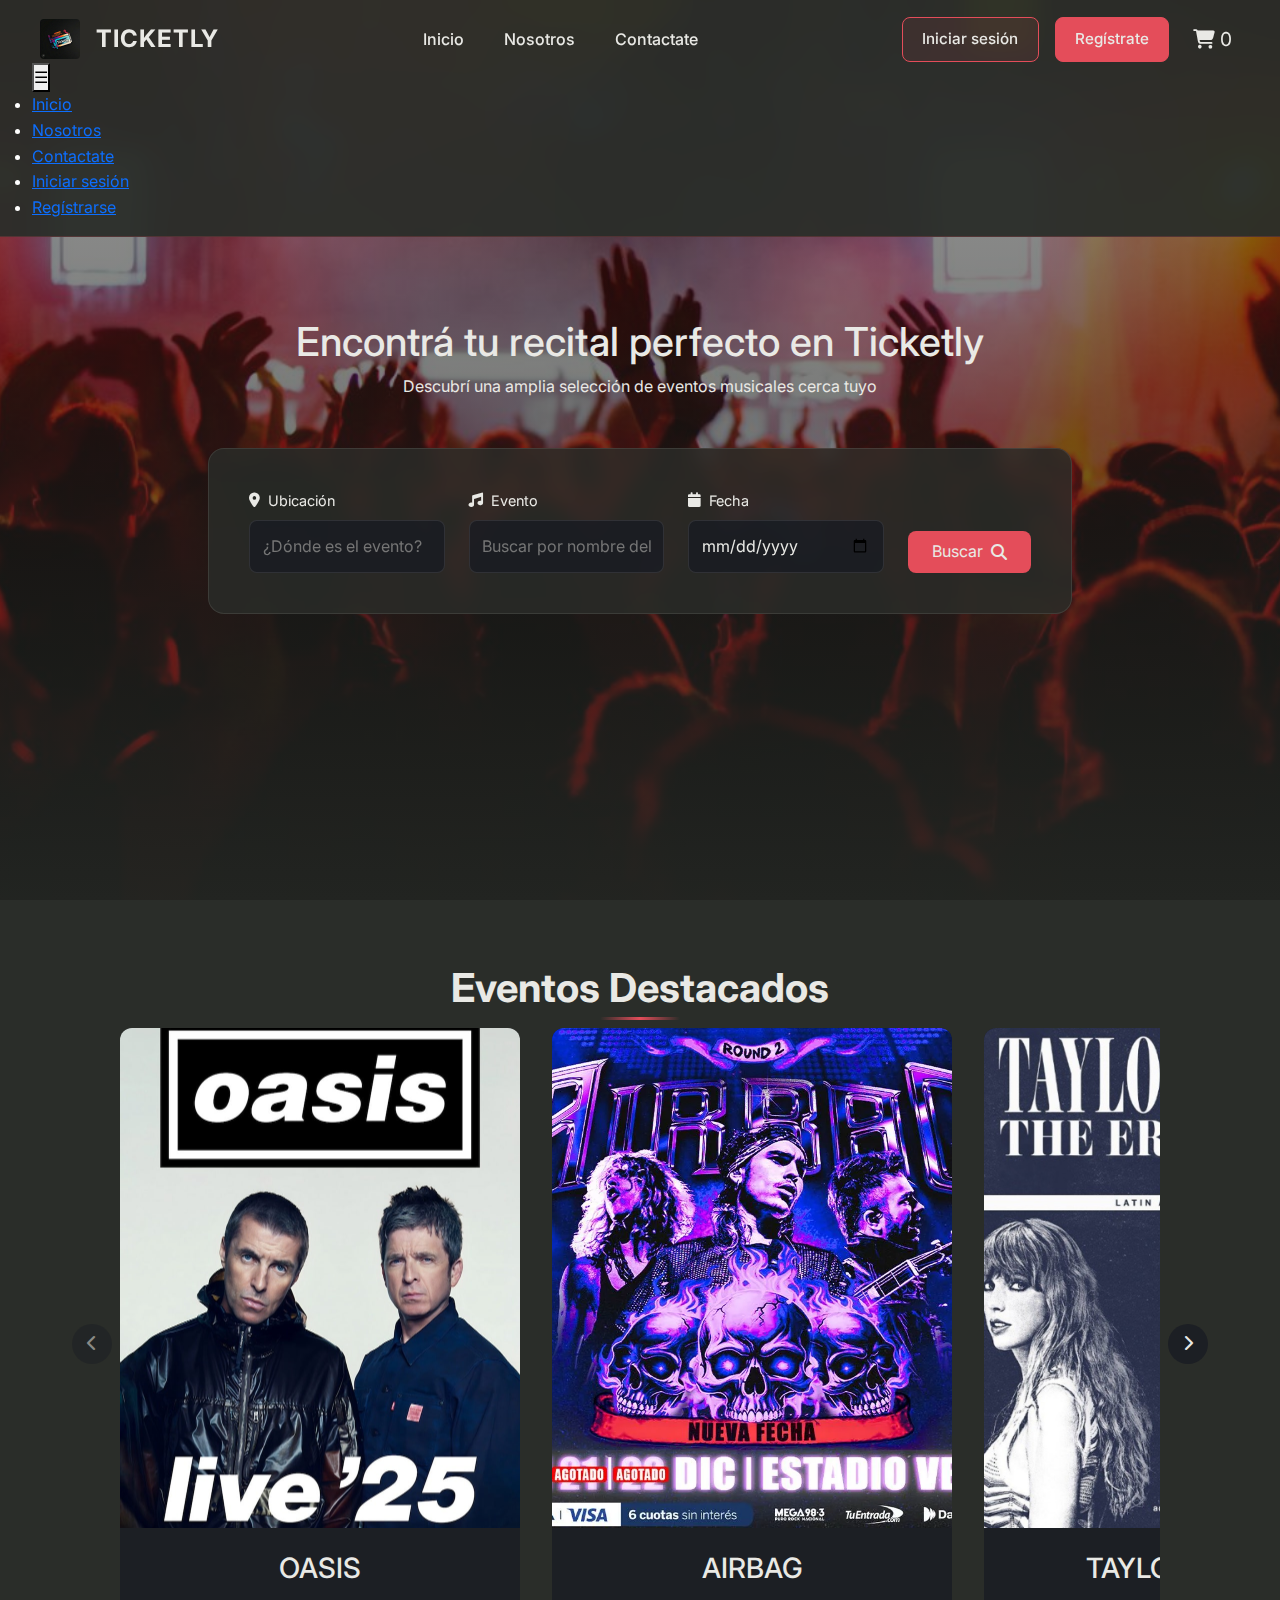
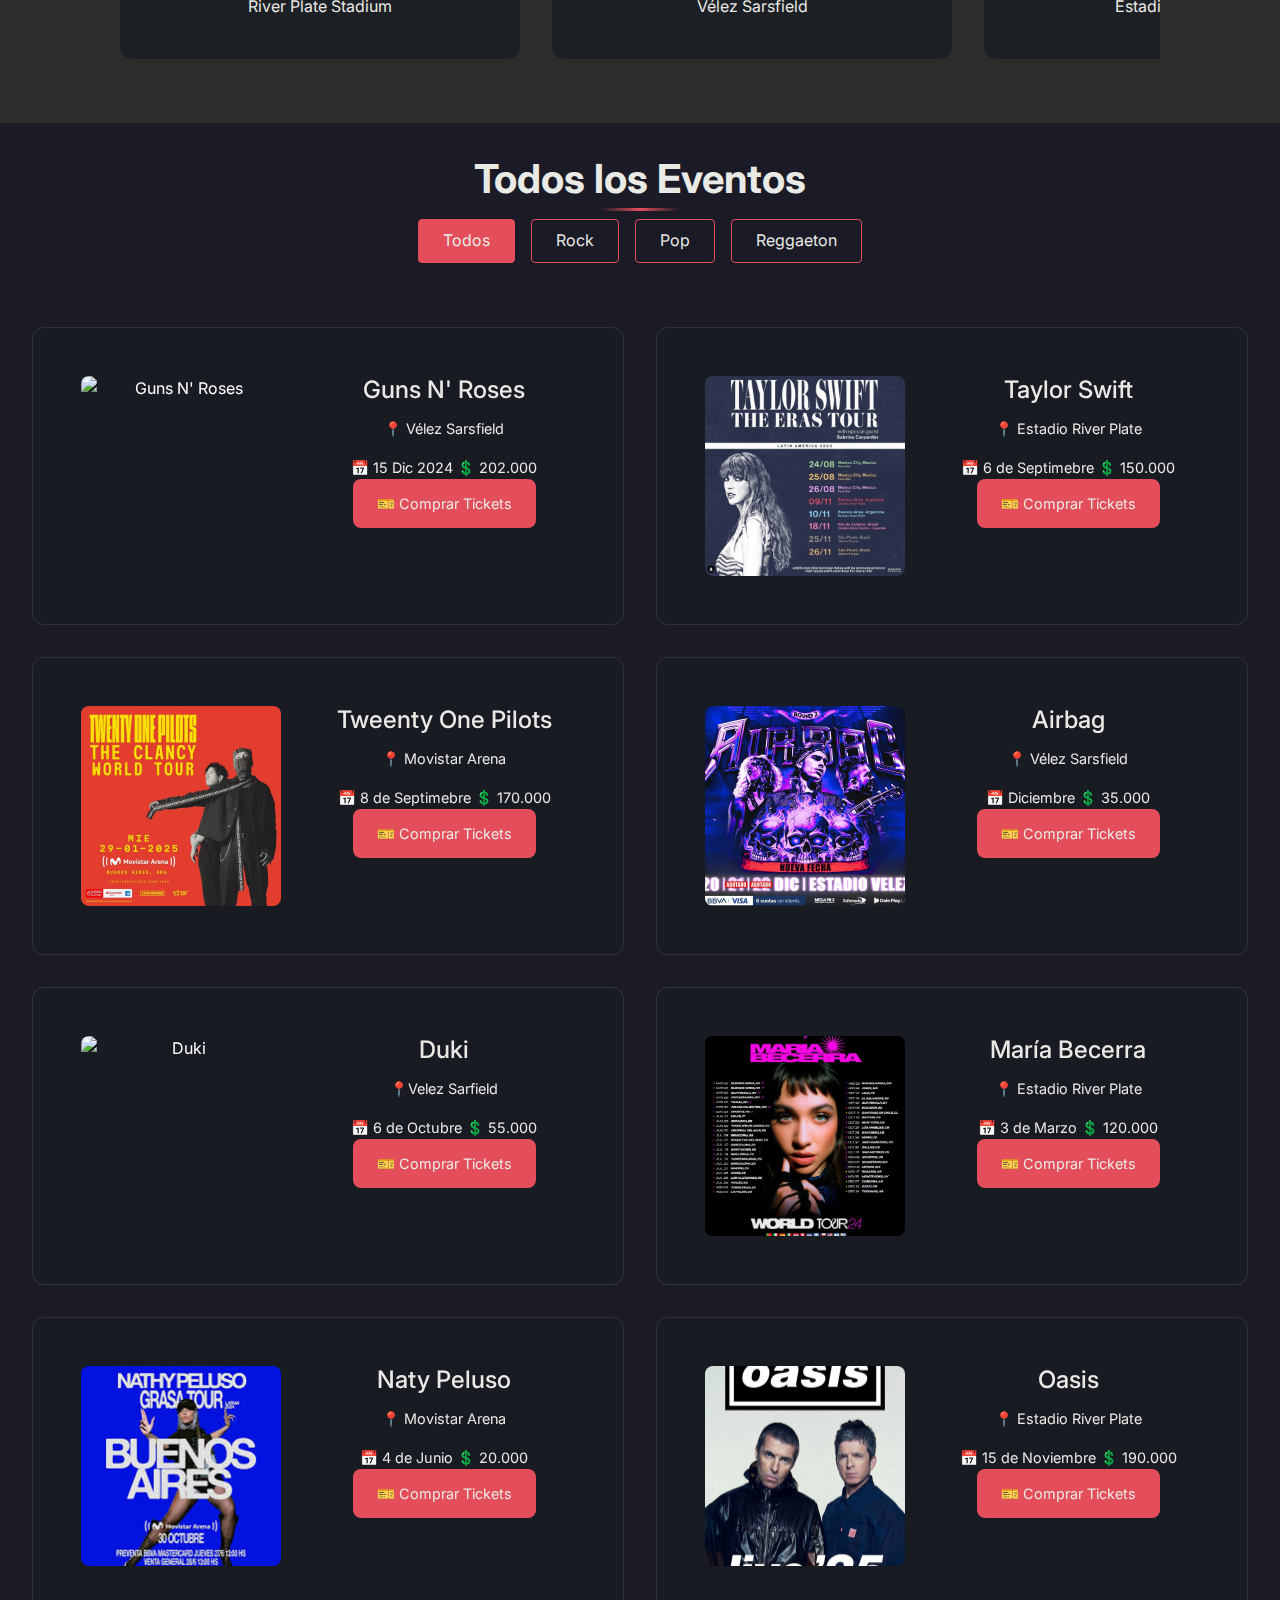
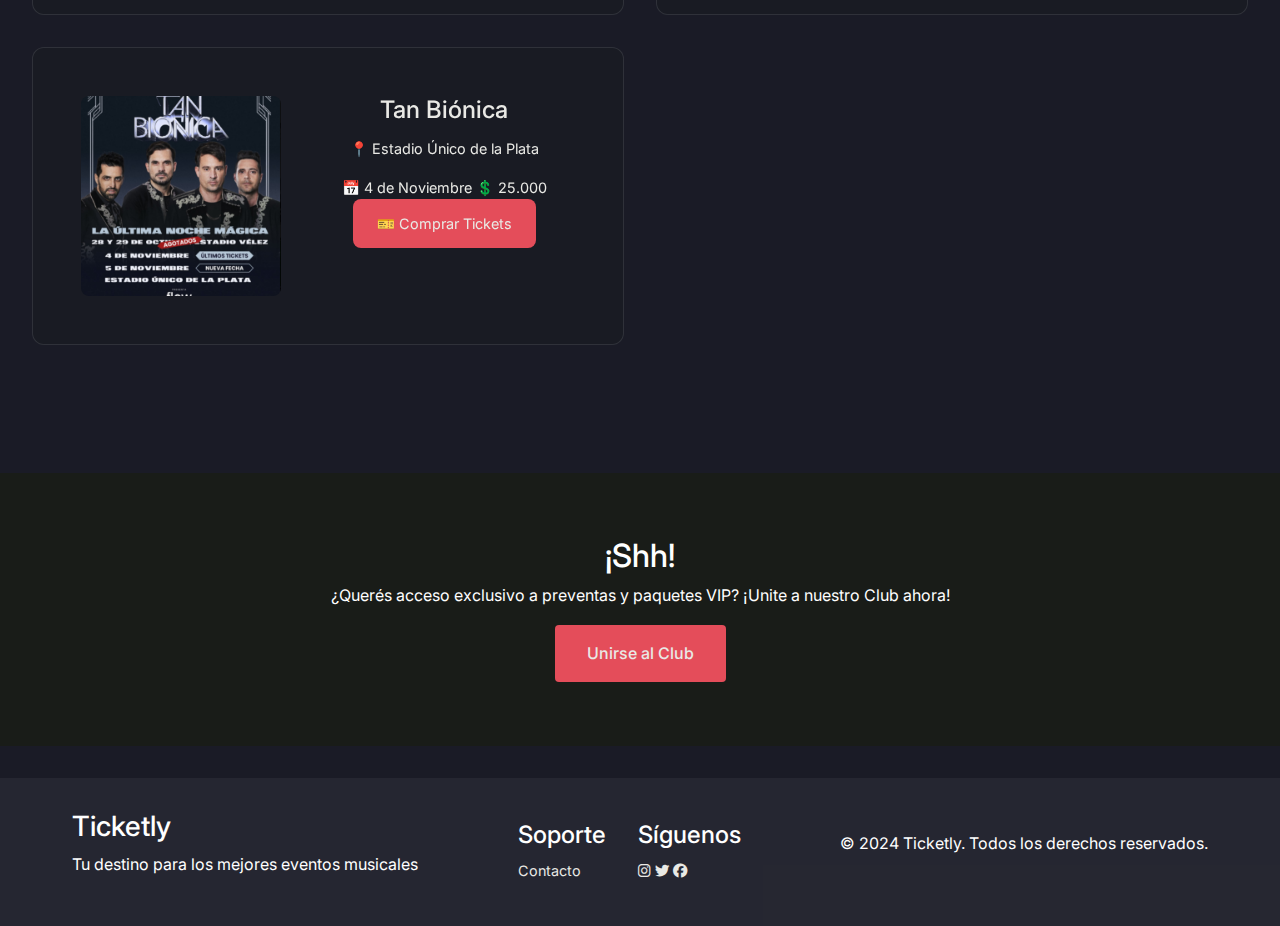
==== commit 7bce7ce3: "Merge pull request #18 from Santiago-Goldstein/changes" ====
--- a/pages/index.html
+++ b/pages/index.html
@@ -11,6 +11,7 @@
     <script src="https://cdn.jsdelivr.net/npm/sweetalert2@11"></script>
     <link rel="stylesheet" href="/css/styles.css">
     <link rel="stylesheet" href="/css/headerStyles.css">
+    <link rel="stylesheet" href="/css/menu_box.css">
     <title>Ticketly - Conseguí tus entradas</title>
 </head>
 
@@ -37,6 +38,21 @@
                 </button>
             </div>
         </div>
+        
+        <!-- Botón para mostrar/ocultar el menú -->
+        <button id="toggleMenu" class="menu-btn">☰</button>
+
+        <!-- Menú desplegable -->
+        <div class="menu-box" id="menubox">
+            <ul class="menu-links">
+                <li><a href="/pages/index.html">Inicio</a></li>
+                <li><a href="/pages/nosotros.html">Nosotros</a></li>
+                <li><a href="/pages/contacto.html">Contactate</a></li>
+                <li><a href="/pages/login.html">Iniciar sesión</a></li>
+                <li><a href="/pages/register.html">Regístrarse</a></li>
+            </ul>
+        </div>
+
     </header>
 
     <main>
@@ -54,7 +70,7 @@
                         </div>
                         <div class="search-item">
                             <label><i class="fas fa-music"></i> Evento</label>
-                            <input type="text" id="eventFilter" placeholder="Ej: Rock, Pop, Jazz" class="search-input">
+                            <input type="text" id="eventFilter" placeholder="Buscar por nombre del show" class="search-input">
                         </div>
                         <div class="search-item">
                             <label><i class="fas fa-calendar"></i> Fecha</label>
@@ -83,7 +99,7 @@
                                     <div class="show-info">
                                         <h3>OASIS</h3>
                                         <p>River Plate Stadium</p>
-                                        <button class="ticket-btn">TICKETS A LA VENTA</button>
+                                        
                                     </div>
                                 </div>
 
@@ -92,7 +108,7 @@
                                     <div class="show-info">
                                         <h3>AIRBAG</h3>
                                         <p>Vélez Sarsfield</p>
-                                        <button class="ticket-btn">TICKETS A LA VENTA</button>
+                                        
                                     </div>
                                 </div>
 
@@ -101,7 +117,7 @@
                                     <div class="show-info">
                                         <h3>TAYLOR SWIFT</h3>
                                         <p>Estadio River Plate</p>
-                                        <button class="ticket-btn">TICKETS A LA VENTA</button>
+                                        
                                     </div>
                                 </div>
                                 <div class="show-card">
@@ -109,7 +125,7 @@
                                     <div class="show-info">
                                         <h3>TWEENTY ONE PILOTS</h3>
                                         <p>Movistar Arena</p>
-                                        <button class="ticket-btn">TICKETS A LA VENTA</button>
+                                        
                                     </div>
                                 </div>
                                 <div class="show-card">
@@ -117,7 +133,7 @@
                                     <div class="show-info">
                                         <h3>MARÍA BECERRA</h3>
                                         <p>Estadio River Plate</p>
-                                        <button class="ticket-btn">TICKETS A LA VENTA</button>
+                                        
                                     </div>
                                 </div>
                                 <div class="show-card">
@@ -125,7 +141,7 @@
                                     <div class="show-info">
                                         <h3>NATY PELUSO</h3>
                                         <p>MOVISTAR ARENA</p>
-                                        <button class="ticket-btn">TICKETS A LA VENTA</button>
+                                        
                                     </div>
                                 </div>
                                 <div class="show-card">
@@ -133,7 +149,7 @@
                                     <div class="show-info">
                                         <h3>DUKI</h3>
                                         <p>VELEZ SARFIELD</p>
-                                        <button class="ticket-btn">TICKETS A LA VENTA</button>
+                                        
                                     </div>
                                 </div>
                             </div>
@@ -314,34 +330,44 @@
         </section>
     </main>
 
+    <footer class="main-footer">
+        <div class="footer-content">
+            <div class="footer-brand">
+                <h3>Ticketly</h3>
+                <p>Tu destino para los mejores eventos musicales</p>
+            </div>
+            <div class="footer-links">
+                <div class="footer-section">
+                    <h4>Soporte</h4>
+                    <a href="/pages/contacto.html">Contacto</a>
+                </div>
+                <div class="footer-section">
+                    <h4>Síguenos</h4>
+                    <div class="social-links">
+                        <a href="#"><i class="fab fa-instagram"></i></a>
+                        <a href="#"><i class="fab fa-twitter"></i></a>
+                        <a href="#"><i class="fab fa-facebook"></i></a>
+                    </div>
+                </div>
+            </div>
+            <div class="footer-bottom">
+                <p>&copy; 2024 Ticketly. Todos los derechos reservados.</p>
+            </div>
+        </div>
+    </footer>
+
+    <script>
+        document.addEventListener('DOMContentLoaded', () => {
+            // Verifica si el usuario está logueado
+            const isLoggedIn = localStorage.getItem('isLoggedIn');
+            if (isLoggedIn === 'true') {
+                // Redirige al usuario a menu_usuario.html
+                window.location.href = '/pages/menu_usuario.html';
+            }
+        });
+    </script>
     <script src="https://cdn.jsdelivr.net/npm/bootstrap@5.2.2/dist/js/bootstrap.bundle.min.js"></script>
     <script src="/js/scripts.js"></script>
     <script src="/js/club_vip.js"></script>
 </body>
-<footer class="main-footer">
-    <div class="footer-content">
-        <div class="footer-brand">
-            <h3>Ticketly</h3>
-            <p>Tu destino para los mejores eventos musicales</p>
-        </div>
-        <div class="footer-links">
-            <div class="footer-section">
-                <h4>Soporte</h4>
-                <a href="/pages/contacto.html">Contacto</a>
-            </div>
-            <div class="footer-section">
-                <h4>Síguenos</h4>
-                <div class="social-links">
-                    <a href="#"><i class="fab fa-instagram"></i></a>
-                    <a href="#"><i class="fab fa-twitter"></i></a>
-                    <a href="#"><i class="fab fa-facebook"></i></a>
-                </div>
-            </div>
-        </div>
-        <div class="footer-bottom">
-            <p>&copy; 2024 Ticketly. Todos los derechos reservados.</p>
-        </div>
-    </div>
-</footer>
-
 </html>--- a/css/styles.css
+++ b/css/styles.css
@@ -22,7 +22,9 @@
   padding: 0;
   box-sizing: border-box;
 }
-
+.myTickets {
+    margin-top: 100px; /* Ajusta el valor según sea necesario */
+}
 body {
   background-color: var(--primary-color);
   color: var(--secondary-color);
@@ -48,6 +50,10 @@
   background: var(--glass-bg);
   border: 1px solid var(--glass-border);
   color: var(--secondary-color);
+}
+.search-button {
+    background: var(--accent-gradient);
+    color: var(--secondary-color);
 }
 
 .card {
@@ -117,6 +123,7 @@
 .shows-carousel {
   position: relative;
   width: 100%;
+  overflow: hidden;
   padding: 0 4rem;
 }
 
@@ -134,8 +141,8 @@
 .show-card {
   flex: 0 0 auto;
   width: 400px;
-  background: #191c18;
-  border-radius: 8px;
+  background: rgba(25, 28, 35, 0.8);
+  border-radius: 12px;
   overflow: hidden;
 }
 
@@ -155,16 +162,33 @@
   position: absolute;
   top: 50%;
   transform: translateY(-50%);
-  background: transparent;
+  background: rgba(25, 28, 35, 0.8);
   border: none;
   color: #e9e9e5;
-  font-size: 2rem;
+  width: 40px;
+  height: 40px;
+  border-radius: 50%;
   cursor: pointer;
   z-index: 2;
-}
-
-.carousel-btn.prev { left: 1rem; }
-.carousel-btn.next { right: 1rem; }
+  transition: all 0.3s ease;
+}
+
+.carousel-btn:hover {
+  background: rgba(228, 77, 90, 0.8);
+}
+
+.carousel-btn.prev {
+  left: 1rem;
+}
+
+.carousel-btn.next {
+  right: 1rem;
+}
+
+.carousel-btn.disabled {
+  opacity: 0.5;
+  cursor: not-allowed;
+}
 
 .all-events {
   text-align: center;
@@ -306,14 +330,16 @@
     padding: 0 20px;
 }
 
-/* Restaurar los estilos del buscador */
+/* Estilos del buscador */
 .search-container {
     background: rgba(42, 45, 41, 0.8);
     backdrop-filter: blur(10px);
     border-radius: 16px;
     padding: 2.5rem;
-    margin-top: 3rem;
+    margin: 3rem auto;
     border: 1px solid rgba(233, 233, 229, 0.1);
+    max-width: 1200px;
+    width: 90%;
 }
 
 .search-grid {
@@ -329,6 +355,92 @@
     gap: 0.5rem;
 }
 
+.search-item label {
+    color: #e9e9e5;
+    font-size: 0.9rem;
+    display: flex;
+    align-items: center;
+    gap: 0.5rem;
+}
+
+.search-input {
+    width: 100%;
+    padding: 0.8rem;
+    border: 1px solid rgba(233, 233, 229, 0.1);
+    border-radius: 8px;
+    background: rgba(25, 28, 35, 0.8);
+    color: #e9e9e5;
+}
+
+.search-button {
+    height: 42px;
+    padding: 0 1.5rem;
+    background: #e44d5a;
+    color: #e9e9e5;
+    border: none;
+    border-radius: 8px;
+    cursor: pointer;
+    transition: background 0.3s ease;
+    display: flex;
+    align-items: center;
+    gap: 0.5rem;
+    white-space: nowrap;
+}
+
+/* Media Queries para el buscador */
+@media (max-width: 992px) {
+    .search-grid {
+        grid-template-columns: repeat(2, 1fr);
+        gap: 1rem;
+    }
+
+    .search-button {
+        grid-column: span 2;
+        width: 100%;
+        justify-content: center;
+    }
+}
+
+@media (max-width: 768px) {
+    .search-container {
+        padding: 1.5rem;
+        margin: 2rem auto;
+        width: 95%;
+    }
+
+    .search-grid {
+        grid-template-columns: 1fr;
+    }
+
+    .search-button {
+        grid-column: 1;
+        height: 48px;
+    }
+}
+
+@media (max-width: 480px) {
+    .search-container {
+        padding: 1rem;
+        margin: 1rem auto;
+        width: 98%;
+    }
+
+    .search-grid {
+        gap: 0.8rem;
+    }
+
+    .search-item {
+        gap: 0.3rem;
+    }
+
+    .search-input {
+        font-size: 16px;
+    }
+
+    .search-button {
+        font-size: 0.9rem;
+    }
+}
 
 /* Estilos para los filtros */
 .filter-buttons {
@@ -517,11 +629,6 @@
   border-radius: 10px;
   padding: 20px;
 }
-
-
-.myTickets {
-    margin-top: 100px; /* Ajusta el valor según sea necesario */
-}
 }
 
 .footer {
@@ -807,45 +914,4 @@
     .event-card {
         width: 100%;
     }
-}
-
-.cart-btn {
-    position: relative;
-    background: none;
-    border: none;
-    color: #e9e9e5;
-    font-size: 1.2rem;
-    cursor: pointer;
-    padding: 0.5rem;
-}
-
-.cart-count {
-    position: absolute;
-    top: -8px;
-    right: -8px;
-    background: #e44d5a;
-    color: white;
-    border-radius: 50%;
-    padding: 0.2rem 0.5rem;
-    font-size: 0.8rem;
-    min-width: 20px;
-    text-align: center;
-}
-
-.cart-items {
-    margin-bottom: 1rem;
-}
-
-.cart-item {
-    display: flex;
-    justify-content: space-between;
-    align-items: center;
-    padding: 0.5rem;
-    border-bottom: 1px solid rgba(255, 255, 255, 0.1);
-}
-
-.cart-total {
-    font-weight: bold;
-    text-align: right;
-    margin-top: 1rem;
 }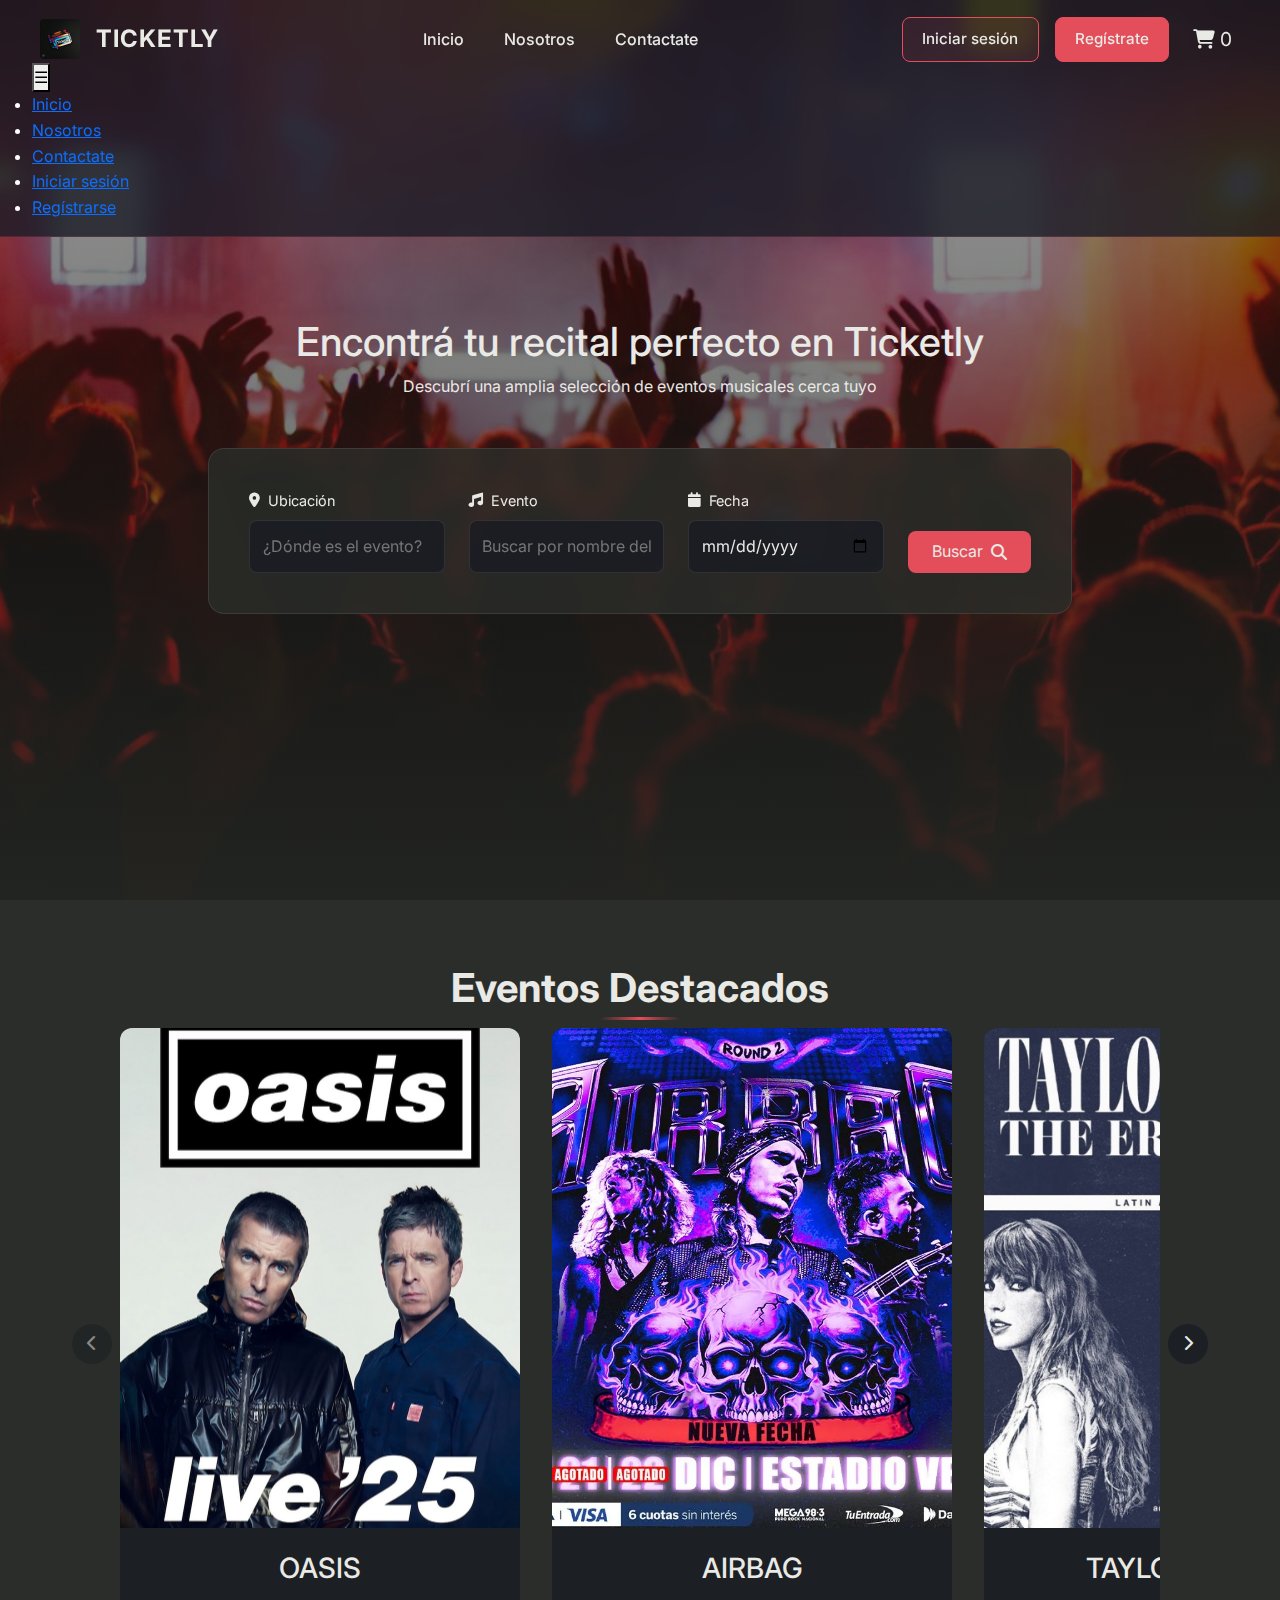
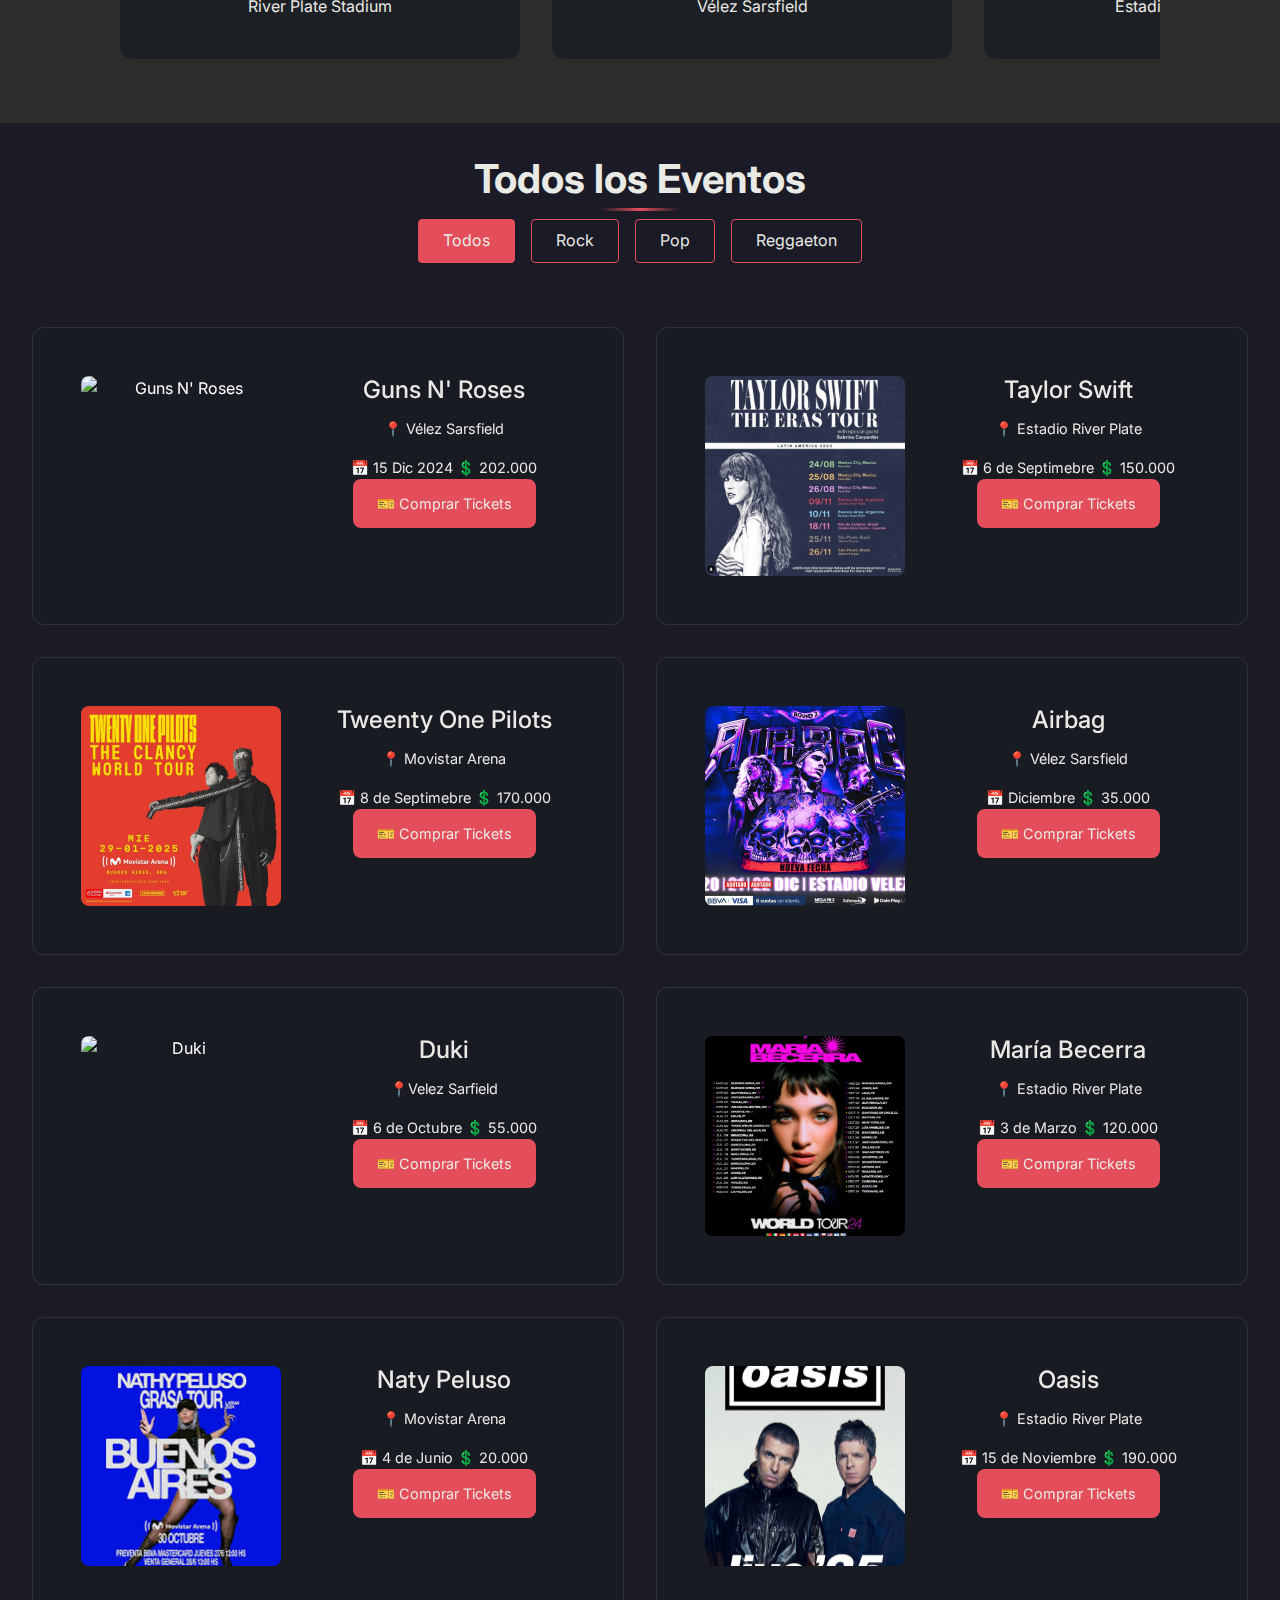
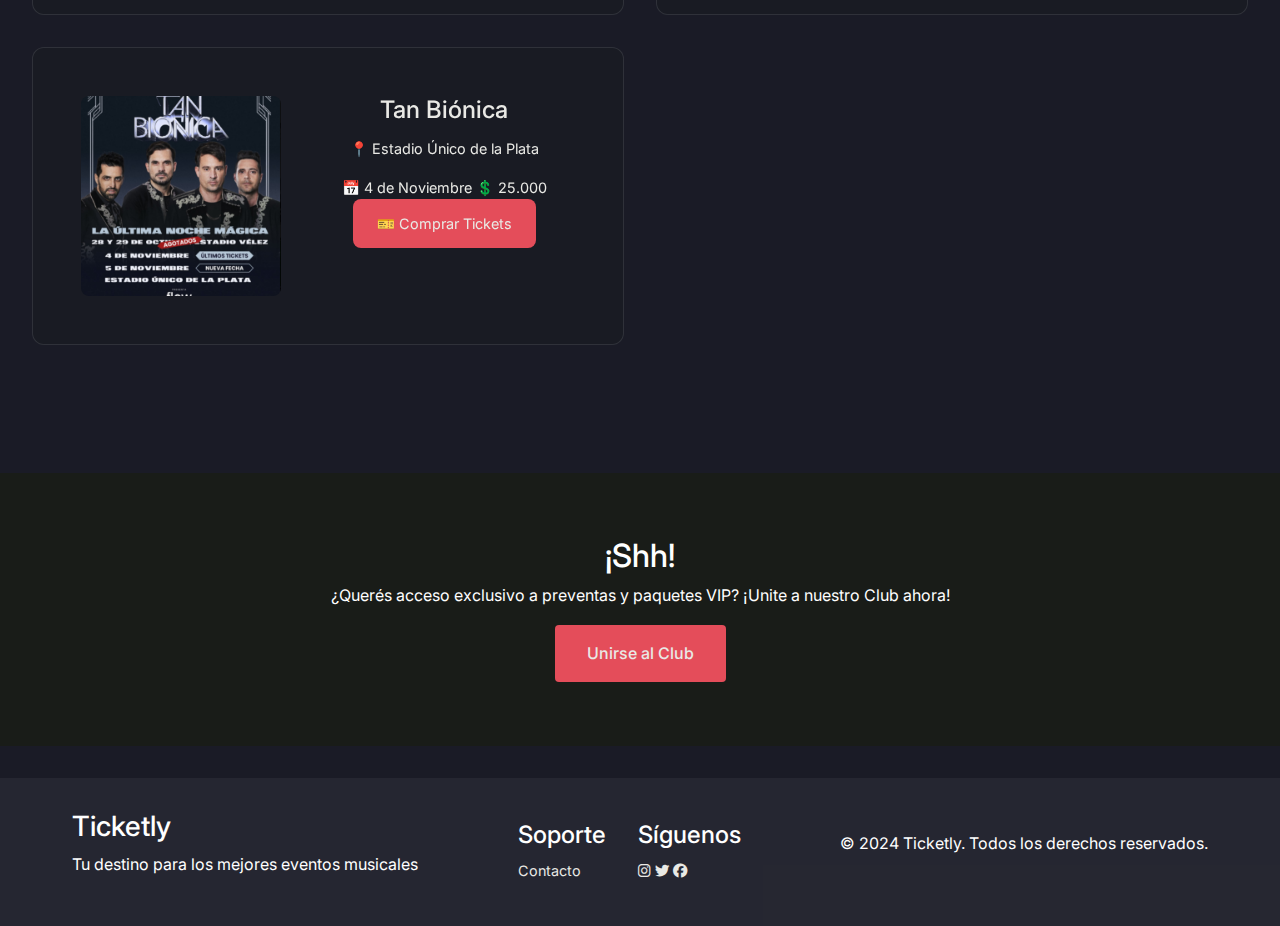
==== commit 9bb108ab: "fixeo header de contacto" ====
--- a/pages/index.html
+++ b/pages/index.html
@@ -9,8 +9,8 @@
     <link href="https://cdn.jsdelivr.net/npm/bootstrap@5.2.2/dist/css/bootstrap.min.css" rel="stylesheet">
     <link href="https://cdn.jsdelivr.net/npm/sweetalert2@11/dist/sweetalert2.min.css" rel="stylesheet">
     <script src="https://cdn.jsdelivr.net/npm/sweetalert2@11"></script>
+    <link rel="stylesheet" href="/css/headerStyles.css">
     <link rel="stylesheet" href="/css/styles.css">
-    <link rel="stylesheet" href="/css/headerStyles.css">
     <link rel="stylesheet" href="/css/menu_box.css">
     <title>Ticketly - Conseguí tus entradas</title>
 </head>
